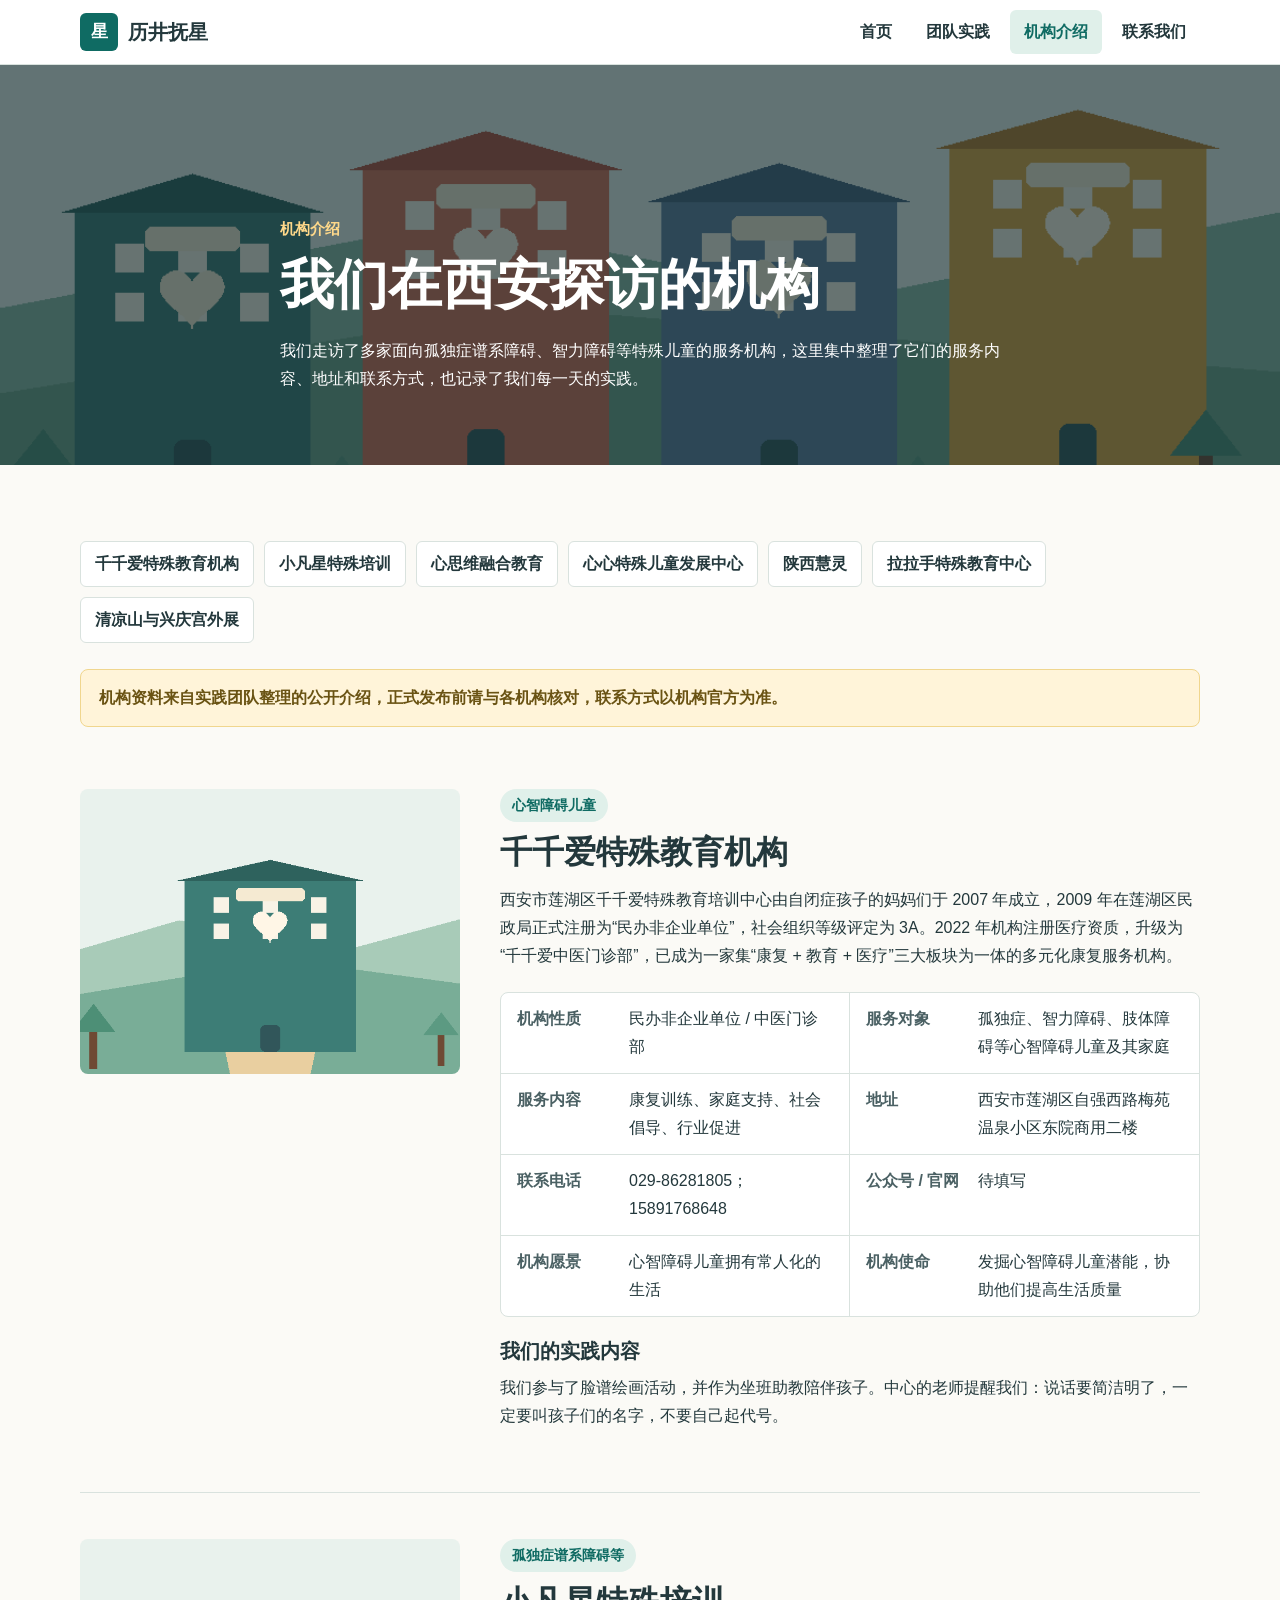
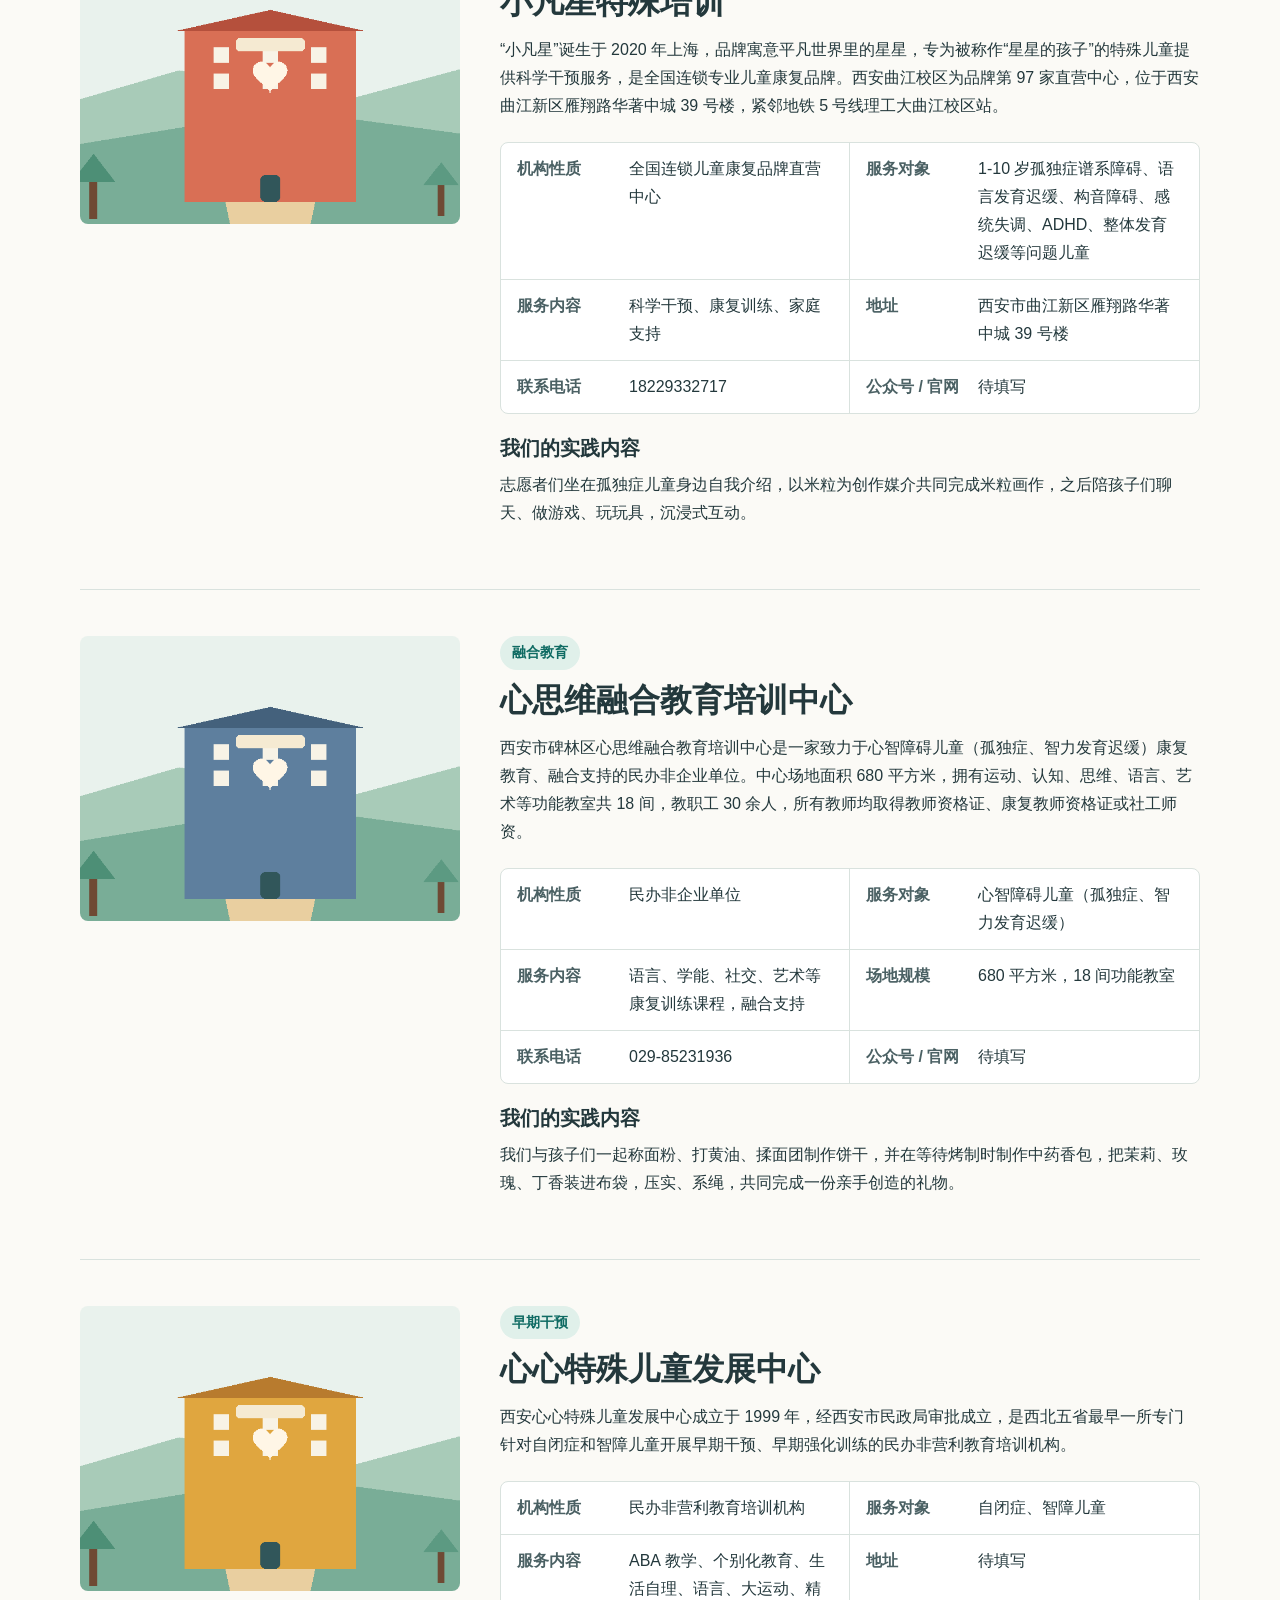
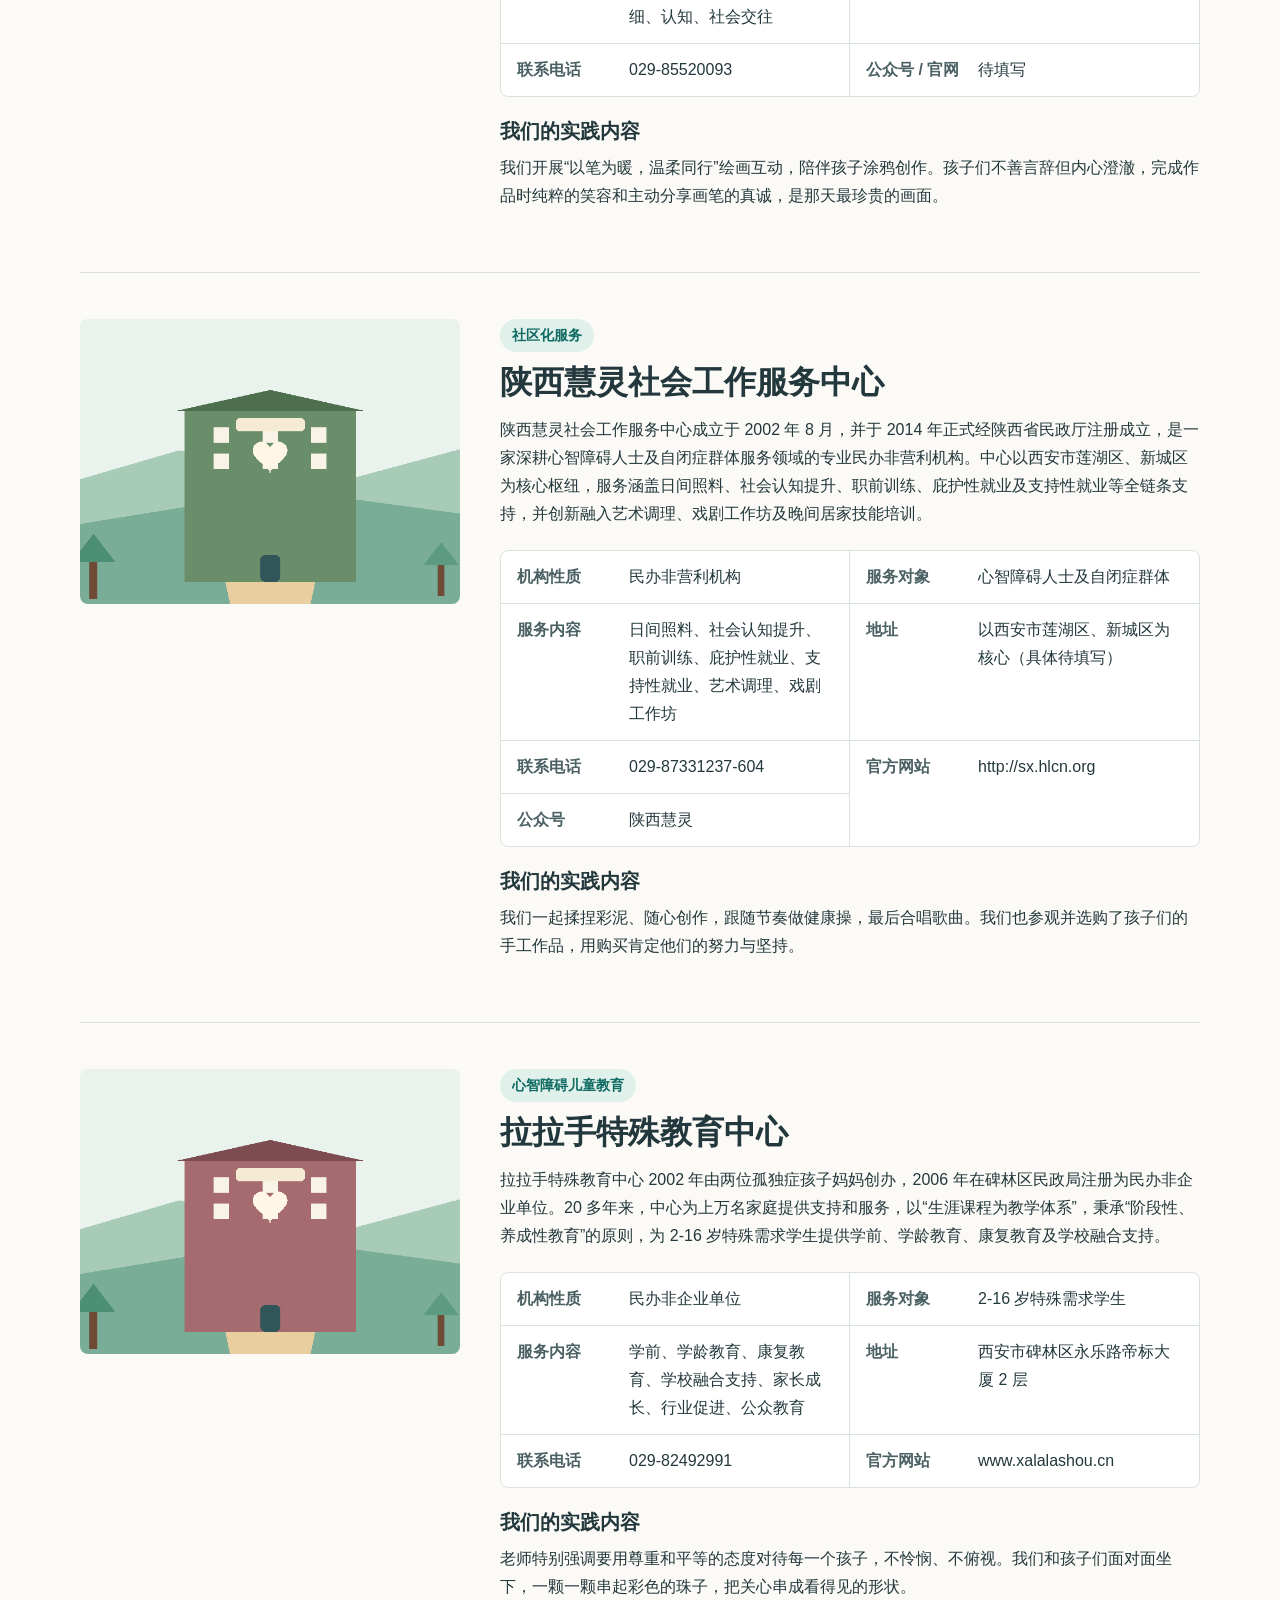
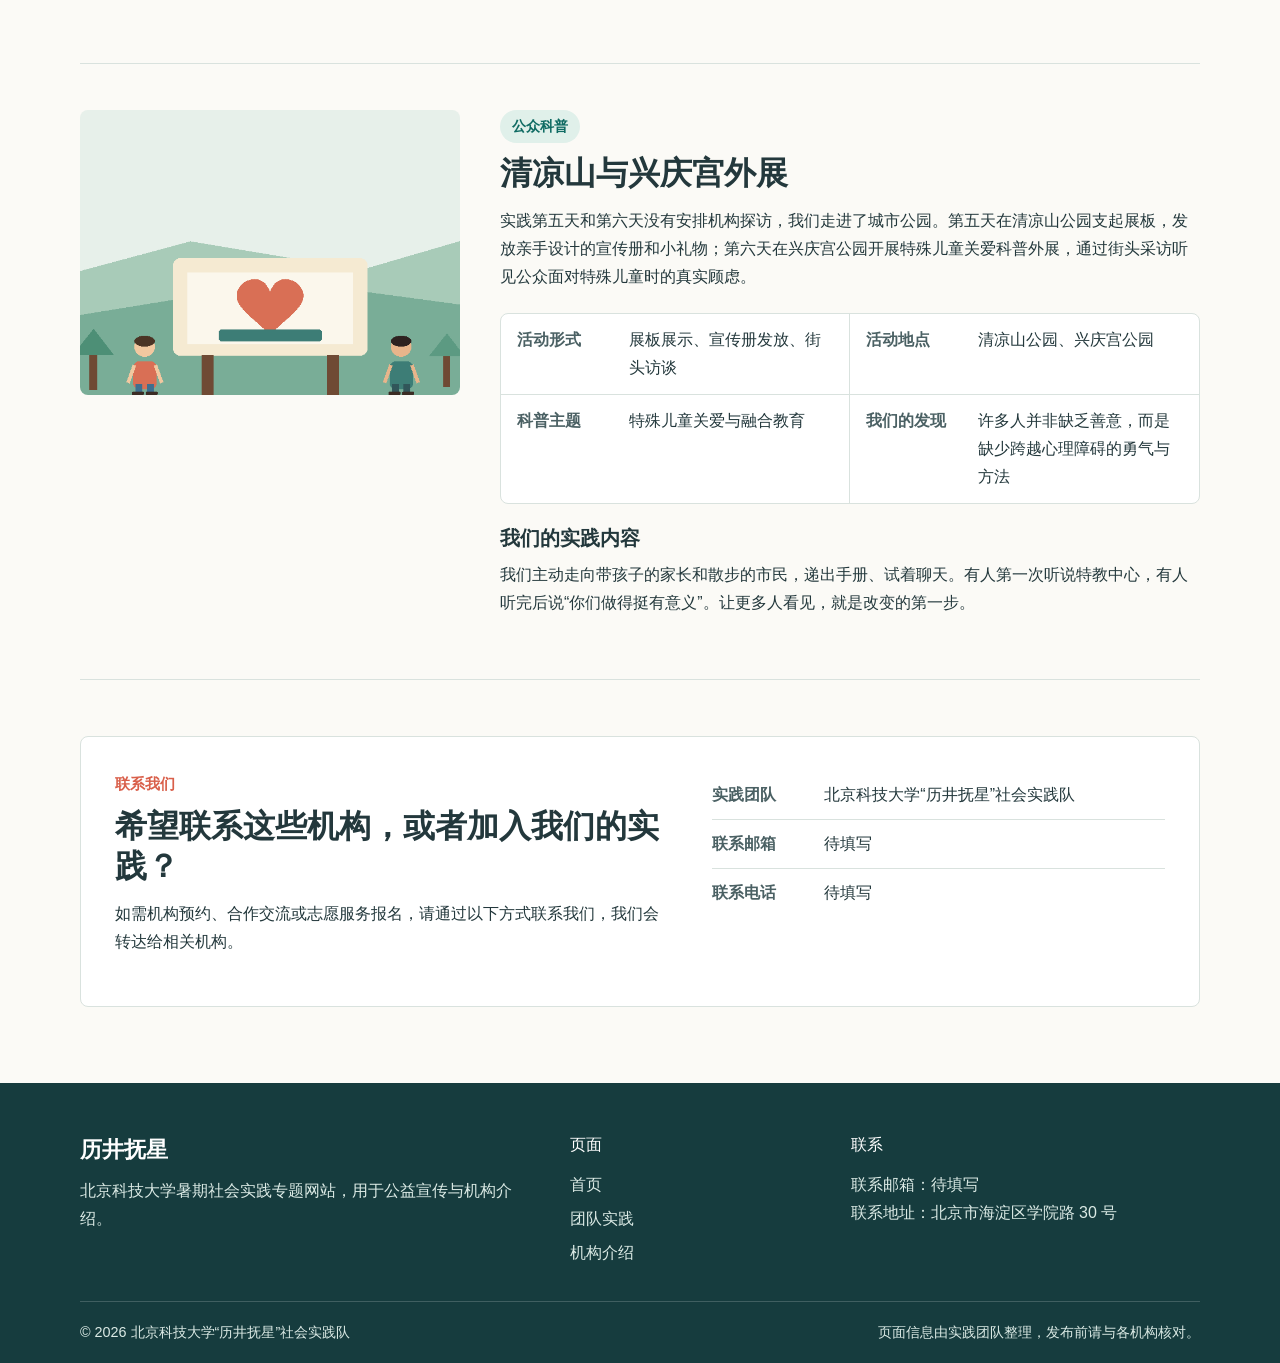
==== institutions.html @ a7dca343 "Initial website" ====
<!doctype html>
<html lang="zh-CN">
<head>
  <meta charset="utf-8">
  <meta name="viewport" content="width=device-width, initial-scale=1">
  <meta name="description" content="北京科技大学“历井抚星”社会实践队探访的西安特殊儿童机构介绍。">
  <title>机构介绍 · 历井抚星</title>
  <link rel="stylesheet" href="assets/css/style.css">
</head>
<body>
  <a class="skip-link" href="#main">跳到主要内容</a>

  <header class="site-header">
    <div class="container header-inner">
      <a class="brand" href="index.html">
        <span class="brand-mark">星</span>
        <span>历井抚星</span>
      </a>
      <nav aria-label="主导航">
        <ul class="nav-list">
          <li><a href="index.html">首页</a></li>
          <li><a href="team.html">团队实践</a></li>
          <li><a class="active" href="institutions.html">机构介绍</a></li>
          <li><a href="#contact">联系我们</a></li>
        </ul>
      </nav>
    </div>
  </header>

  <main id="main">
    <section class="page-hero page-hero-short">
      <img class="page-hero-image" src="assets/img/institutions.png" alt="一排不同颜色的机构建筑插画">
      <div class="page-hero-shade" aria-hidden="true"></div>
      <div class="container page-hero-content">
        <p class="eyebrow">机构介绍</p>
        <h1>我们在西安探访的机构</h1>
        <p>我们走访了多家面向孤独症谱系障碍、智力障碍等特殊儿童的服务机构，这里集中整理了它们的服务内容、地址和联系方式，也记录了我们每一天的实践。</p>
      </div>
    </section>

    <section class="section">
      <div class="container">
        <nav class="jump-nav" aria-label="机构目录">
          <a href="#institution-1">千千爱特殊教育机构</a>
          <a href="#institution-2">小凡星特殊培训</a>
          <a href="#institution-3">心思维融合教育</a>
          <a href="#institution-4">心心特殊儿童发展中心</a>
          <a href="#institution-5">陕西慧灵</a>
          <a href="#institution-6">拉拉手特殊教育中心</a>
          <a href="#institution-7">清凉山与兴庆宫外展</a>
        </nav>

        <p class="data-note">机构资料来自实践团队整理的公开介绍，正式发布前请与各机构核对，联系方式以机构官方为准。</p>

        <article class="institution" id="institution-1">
          <div class="institution-photo">
            <img src="assets/img/institution-1.png" alt="千千爱特殊教育机构建筑插画">
          </div>
          <div class="institution-body">
            <p class="institution-tag">心智障碍儿童</p>
            <h2>千千爱特殊教育机构</h2>
            <p>西安市莲湖区千千爱特殊教育培训中心由自闭症孩子的妈妈们于 2007 年成立，2009 年在莲湖区民政局正式注册为“民办非企业单位”，社会组织等级评定为 3A。2022 年机构注册医疗资质，升级为“千千爱中医门诊部”，已成为一家集“康复 + 教育 + 医疗”三大板块为一体的多元化康复服务机构。</p>
            <dl class="info-list">
              <div>
                <dt>机构性质</dt>
                <dd>民办非企业单位 / 中医门诊部</dd>
              </div>
              <div>
                <dt>服务对象</dt>
                <dd>孤独症、智力障碍、肢体障碍等心智障碍儿童及其家庭</dd>
              </div>
              <div>
                <dt>服务内容</dt>
                <dd>康复训练、家庭支持、社会倡导、行业促进</dd>
              </div>
              <div>
                <dt>地址</dt>
                <dd>西安市莲湖区自强西路梅苑温泉小区东院商用二楼</dd>
              </div>
              <div>
                <dt>联系电话</dt>
                <dd>029-86281805；15891768648</dd>
              </div>
              <div>
                <dt>公众号 / 官网</dt>
                <dd>待填写</dd>
              </div>
              <div>
                <dt>机构愿景</dt>
                <dd>心智障碍儿童拥有常人化的生活</dd>
              </div>
              <div>
                <dt>机构使命</dt>
                <dd>发掘心智障碍儿童潜能，协助他们提高生活质量</dd>
              </div>
            </dl>
            <h3>我们的实践内容</h3>
            <p>我们参与了脸谱绘画活动，并作为坐班助教陪伴孩子。中心的老师提醒我们：说话要简洁明了，一定要叫孩子们的名字，不要自己起代号。</p>
          </div>
        </article>

        <article class="institution" id="institution-2">
          <div class="institution-photo">
            <img src="assets/img/institution-2.png" alt="小凡星特殊培训建筑插画">
          </div>
          <div class="institution-body">
            <p class="institution-tag">孤独症谱系障碍等</p>
            <h2>小凡星特殊培训</h2>
            <p>“小凡星”诞生于 2020 年上海，品牌寓意平凡世界里的星星，专为被称作“星星的孩子”的特殊儿童提供科学干预服务，是全国连锁专业儿童康复品牌。西安曲江校区为品牌第 97 家直营中心，位于西安曲江新区雁翔路华著中城 39 号楼，紧邻地铁 5 号线理工大曲江校区站。</p>
            <dl class="info-list">
              <div>
                <dt>机构性质</dt>
                <dd>全国连锁儿童康复品牌直营中心</dd>
              </div>
              <div>
                <dt>服务对象</dt>
                <dd>1-10 岁孤独症谱系障碍、语言发育迟缓、构音障碍、感统失调、ADHD、整体发育迟缓等问题儿童</dd>
              </div>
              <div>
                <dt>服务内容</dt>
                <dd>科学干预、康复训练、家庭支持</dd>
              </div>
              <div>
                <dt>地址</dt>
                <dd>西安市曲江新区雁翔路华著中城 39 号楼</dd>
              </div>
              <div>
                <dt>联系电话</dt>
                <dd>18229332717</dd>
              </div>
              <div>
                <dt>公众号 / 官网</dt>
                <dd>待填写</dd>
              </div>
            </dl>
            <h3>我们的实践内容</h3>
            <p>志愿者们坐在孤独症儿童身边自我介绍，以米粒为创作媒介共同完成米粒画作，之后陪孩子们聊天、做游戏、玩玩具，沉浸式互动。</p>
          </div>
        </article>

        <article class="institution" id="institution-3">
          <div class="institution-photo">
            <img src="assets/img/institution-3.png" alt="心思维融合教育培训中心建筑插画">
          </div>
          <div class="institution-body">
            <p class="institution-tag">融合教育</p>
            <h2>心思维融合教育培训中心</h2>
            <p>西安市碑林区心思维融合教育培训中心是一家致力于心智障碍儿童（孤独症、智力发育迟缓）康复教育、融合支持的民办非企业单位。中心场地面积 680 平方米，拥有运动、认知、思维、语言、艺术等功能教室共 18 间，教职工 30 余人，所有教师均取得教师资格证、康复教师资格证或社工师资。</p>
            <dl class="info-list">
              <div>
                <dt>机构性质</dt>
                <dd>民办非企业单位</dd>
              </div>
              <div>
                <dt>服务对象</dt>
                <dd>心智障碍儿童（孤独症、智力发育迟缓）</dd>
              </div>
              <div>
                <dt>服务内容</dt>
                <dd>语言、学能、社交、艺术等康复训练课程，融合支持</dd>
              </div>
              <div>
                <dt>场地规模</dt>
                <dd>680 平方米，18 间功能教室</dd>
              </div>
              <div>
                <dt>联系电话</dt>
                <dd>029-85231936</dd>
              </div>
              <div>
                <dt>公众号 / 官网</dt>
                <dd>待填写</dd>
              </div>
            </dl>
            <h3>我们的实践内容</h3>
            <p>我们与孩子们一起称面粉、打黄油、揉面团制作饼干，并在等待烤制时制作中药香包，把茉莉、玫瑰、丁香装进布袋，压实、系绳，共同完成一份亲手创造的礼物。</p>
          </div>
        </article>

        <article class="institution" id="institution-4">
          <div class="institution-photo">
            <img src="assets/img/institution-4.png" alt="心心特殊儿童发展中心建筑插画">
          </div>
          <div class="institution-body">
            <p class="institution-tag">早期干预</p>
            <h2>心心特殊儿童发展中心</h2>
            <p>西安心心特殊儿童发展中心成立于 1999 年，经西安市民政局审批成立，是西北五省最早一所专门针对自闭症和智障儿童开展早期干预、早期强化训练的民办非营利教育培训机构。</p>
            <dl class="info-list">
              <div>
                <dt>机构性质</dt>
                <dd>民办非营利教育培训机构</dd>
              </div>
              <div>
                <dt>服务对象</dt>
                <dd>自闭症、智障儿童</dd>
              </div>
              <div>
                <dt>服务内容</dt>
                <dd>ABA 教学、个别化教育、生活自理、语言、大运动、精细、认知、社会交往</dd>
              </div>
              <div>
                <dt>地址</dt>
                <dd>待填写</dd>
              </div>
              <div>
                <dt>联系电话</dt>
                <dd>029-85520093</dd>
              </div>
              <div>
                <dt>公众号 / 官网</dt>
                <dd>待填写</dd>
              </div>
            </dl>
            <h3>我们的实践内容</h3>
            <p>我们开展“以笔为暖，温柔同行”绘画互动，陪伴孩子涂鸦创作。孩子们不善言辞但内心澄澈，完成作品时纯粹的笑容和主动分享画笔的真诚，是那天最珍贵的画面。</p>
          </div>
        </article>

        <article class="institution" id="institution-5">
          <div class="institution-photo">
            <img src="assets/img/institution-5.png" alt="陕西慧灵社会工作服务中心建筑插画">
          </div>
          <div class="institution-body">
            <p class="institution-tag">社区化服务</p>
            <h2>陕西慧灵社会工作服务中心</h2>
            <p>陕西慧灵社会工作服务中心成立于 2002 年 8 月，并于 2014 年正式经陕西省民政厅注册成立，是一家深耕心智障碍人士及自闭症群体服务领域的专业民办非营利机构。中心以西安市莲湖区、新城区为核心枢纽，服务涵盖日间照料、社会认知提升、职前训练、庇护性就业及支持性就业等全链条支持，并创新融入艺术调理、戏剧工作坊及晚间居家技能培训。</p>
            <dl class="info-list">
              <div>
                <dt>机构性质</dt>
                <dd>民办非营利机构</dd>
              </div>
              <div>
                <dt>服务对象</dt>
                <dd>心智障碍人士及自闭症群体</dd>
              </div>
              <div>
                <dt>服务内容</dt>
                <dd>日间照料、社会认知提升、职前训练、庇护性就业、支持性就业、艺术调理、戏剧工作坊</dd>
              </div>
              <div>
                <dt>地址</dt>
                <dd>以西安市莲湖区、新城区为核心（具体待填写）</dd>
              </div>
              <div>
                <dt>联系电话</dt>
                <dd>029-87331237-604</dd>
              </div>
              <div>
                <dt>官方网站</dt>
                <dd>http://sx.hlcn.org</dd>
              </div>
              <div>
                <dt>公众号</dt>
                <dd>陕西慧灵</dd>
              </div>
            </dl>
            <h3>我们的实践内容</h3>
            <p>我们一起揉捏彩泥、随心创作，跟随节奏做健康操，最后合唱歌曲。我们也参观并选购了孩子们的手工作品，用购买肯定他们的努力与坚持。</p>
          </div>
        </article>

        <article class="institution" id="institution-6">
          <div class="institution-photo">
            <img src="assets/img/institution-6.png" alt="拉拉手特殊教育中心建筑插画">
          </div>
          <div class="institution-body">
            <p class="institution-tag">心智障碍儿童教育</p>
            <h2>拉拉手特殊教育中心</h2>
            <p>拉拉手特殊教育中心 2002 年由两位孤独症孩子妈妈创办，2006 年在碑林区民政局注册为民办非企业单位。20 多年来，中心为上万名家庭提供支持和服务，以“生涯课程为教学体系”，秉承“阶段性、养成性教育”的原则，为 2-16 岁特殊需求学生提供学前、学龄教育、康复教育及学校融合支持。</p>
            <dl class="info-list">
              <div>
                <dt>机构性质</dt>
                <dd>民办非企业单位</dd>
              </div>
              <div>
                <dt>服务对象</dt>
                <dd>2-16 岁特殊需求学生</dd>
              </div>
              <div>
                <dt>服务内容</dt>
                <dd>学前、学龄教育、康复教育、学校融合支持、家长成长、行业促进、公众教育</dd>
              </div>
              <div>
                <dt>地址</dt>
                <dd>西安市碑林区永乐路帝标大厦 2 层</dd>
              </div>
              <div>
                <dt>联系电话</dt>
                <dd>029-82492991</dd>
              </div>
              <div>
                <dt>官方网站</dt>
                <dd>www.xalalashou.cn</dd>
              </div>
            </dl>
            <h3>我们的实践内容</h3>
            <p>老师特别强调要用尊重和平等的态度对待每一个孩子，不怜悯、不俯视。我们和孩子们面对面坐下，一颗一颗串起彩色的珠子，把关心串成看得见的形状。</p>
          </div>
        </article>

        <article class="institution" id="institution-7">
          <div class="institution-photo">
            <img src="assets/img/outreach-1.png" alt="清凉山与兴庆宫外展宣传场景插画">
          </div>
          <div class="institution-body">
            <p class="institution-tag">公众科普</p>
            <h2>清凉山与兴庆宫外展</h2>
            <p>实践第五天和第六天没有安排机构探访，我们走进了城市公园。第五天在清凉山公园支起展板，发放亲手设计的宣传册和小礼物；第六天在兴庆宫公园开展特殊儿童关爱科普外展，通过街头采访听见公众面对特殊儿童时的真实顾虑。</p>
            <dl class="info-list">
              <div>
                <dt>活动形式</dt>
                <dd>展板展示、宣传册发放、街头访谈</dd>
              </div>
              <div>
                <dt>活动地点</dt>
                <dd>清凉山公园、兴庆宫公园</dd>
              </div>
              <div>
                <dt>科普主题</dt>
                <dd>特殊儿童关爱与融合教育</dd>
              </div>
              <div>
                <dt>我们的发现</dt>
                <dd>许多人并非缺乏善意，而是缺少跨越心理障碍的勇气与方法</dd>
              </div>
            </dl>
            <h3>我们的实践内容</h3>
            <p>我们主动走向带孩子的家长和散步的市民，递出手册、试着聊天。有人第一次听说特教中心，有人听完后说“你们做得挺有意义”。让更多人看见，就是改变的第一步。</p>
          </div>
        </article>

        <section class="contact-block" id="contact">
          <div>
            <p class="eyebrow">联系我们</p>
            <h2>希望联系这些机构，或者加入我们的实践？</h2>
            <p>如需机构预约、合作交流或志愿服务报名，请通过以下方式联系我们，我们会转达给相关机构。</p>
          </div>
          <dl class="contact-list">
            <div>
              <dt>实践团队</dt>
              <dd>北京科技大学“历井抚星”社会实践队</dd>
            </div>
            <div>
              <dt>联系邮箱</dt>
              <dd>待填写</dd>
            </div>
            <div>
              <dt>联系电话</dt>
              <dd>待填写</dd>
            </div>
          </dl>
        </section>
      </div>
    </section>
  </main>

  <footer class="site-footer">
    <div class="container footer-grid">
      <div>
        <p class="footer-brand">历井抚星</p>
        <p>北京科技大学暑期社会实践专题网站，用于公益宣传与机构介绍。</p>
      </div>
      <div>
        <p class="footer-title">页面</p>
        <ul>
          <li><a href="index.html">首页</a></li>
          <li><a href="team.html">团队实践</a></li>
          <li><a href="institutions.html">机构介绍</a></li>
        </ul>
      </div>
      <div>
        <p class="footer-title">联系</p>
        <address>联系邮箱：待填写<br>联系地址：北京市海淀区学院路 30 号</address>
      </div>
    </div>
    <div class="container footer-bottom">
      <p>© 2026 北京科技大学“历井抚星”社会实践队</p>
      <p>页面信息由实践团队整理，发布前请与各机构核对。</p>
    </div>
  </footer>
</body>
</html>
---- assets/css/style.css ----
:root {
  --ink: #23383c;
  --ink-soft: #4b6164;
  --teal: #0f6b63;
  --teal-dark: #0a524d;
  --teal-soft: #e0f0ea;
  --coral: #d95f4a;
  --sun: #f2b544;
  --paper: #fbfaf6;
  --white: #ffffff;
  --line: #d9e2de;
  --shadow: 0 10px 24px rgba(35, 56, 60, 0.08);
}

* {
  box-sizing: border-box;
}

html {
  scroll-behavior: smooth;
  scroll-padding-top: 84px;
}

body {
  margin: 0;
  color: var(--ink);
  background: var(--paper);
  font-family: "Microsoft YaHei", "PingFang SC", "Noto Sans CJK SC", "Hiragino Sans GB", Arial, sans-serif;
  font-size: 16px;
  line-height: 1.75;
  letter-spacing: 0;
}

img {
  display: block;
  max-width: 100%;
}

a {
  color: inherit;
}

ul,
ol {
  margin: 0;
  padding: 0;
}

h1,
h2,
h3,
p,
blockquote {
  margin-top: 0;
}

h1,
h2,
h3 {
  line-height: 1.25;
  letter-spacing: 0;
}

h1 {
  font-size: 3.4rem;
  margin-bottom: 18px;
}

h2 {
  font-size: 2rem;
  margin-bottom: 14px;
}

h3 {
  font-size: 1.25rem;
  margin-bottom: 10px;
}

.container {
  width: min(1120px, 100% - 48px);
  margin-inline: auto;
}

.skip-link {
  position: fixed;
  top: 12px;
  left: 12px;
  z-index: 100;
  padding: 10px 16px;
  background: var(--teal);
  color: var(--white);
  border-radius: 6px;
  transform: translateY(-160%);
  transition: transform 0.2s ease;
}

.skip-link:focus {
  transform: translateY(0);
}

.site-header {
  position: sticky;
  top: 0;
  z-index: 20;
  background: rgba(255, 255, 255, 0.96);
  border-bottom: 1px solid var(--line);
}

.header-inner {
  display: flex;
  align-items: center;
  justify-content: space-between;
  gap: 20px;
  min-height: 64px;
  padding-block: 10px;
}

.brand {
  display: inline-flex;
  align-items: center;
  gap: 10px;
  font-size: 1.25rem;
  font-weight: 800;
  text-decoration: none;
}

.brand-mark {
  display: grid;
  place-items: center;
  width: 38px;
  height: 38px;
  background: var(--teal);
  color: var(--white);
  border-radius: 6px;
  font-size: 1.05rem;
}

.nav-list {
  display: flex;
  align-items: center;
  gap: 6px;
  list-style: none;
}

.nav-list a {
  display: inline-block;
  padding: 8px 14px;
  border-radius: 6px;
  font-weight: 700;
  text-decoration: none;
}

.nav-list a:hover,
.nav-list a:focus-visible {
  background: var(--teal-soft);
}

.nav-list .active {
  background: var(--teal-soft);
  color: var(--teal);
}

.hero,
.page-hero {
  position: relative;
  display: flex;
  align-items: flex-end;
  overflow: hidden;
  color: var(--white);
}

.hero {
  min-height: 78vh;
}

.page-hero {
  min-height: 440px;
}

.page-hero-short {
  min-height: 400px;
}

.hero-image,
.page-hero-image {
  position: absolute;
  inset: 0;
  width: 100%;
  height: 100%;
  object-fit: cover;
}

.hero-shade,
.page-hero-shade {
  position: absolute;
  inset: 0;
  background: rgba(15, 38, 42, 0.62);
}

.hero-content,
.page-hero-content {
  position: relative;
  z-index: 1;
  padding-block: 72px 56px;
}

.hero-content {
  max-width: 760px;
}

.page-hero-content {
  max-width: 720px;
}

.eyebrow {
  margin-bottom: 8px;
  color: var(--coral);
  font-size: 0.95rem;
  font-weight: 800;
}

.hero .eyebrow,
.page-hero .eyebrow {
  color: #ffd98a;
}

.hero-lead {
  max-width: 620px;
  margin-bottom: 28px;
  font-size: 1.15rem;
}

.hero-actions {
  display: flex;
  flex-wrap: wrap;
  gap: 12px;
}

.button {
  display: inline-flex;
  align-items: center;
  justify-content: center;
  min-height: 46px;
  padding: 0 22px;
  border: 2px solid transparent;
  border-radius: 6px;
  font-weight: 800;
  text-decoration: none;
}

.button:hover,
.button:focus-visible {
  transform: translateY(-1px);
}

.button-primary {
  background: var(--coral);
  color: var(--white);
}

.button-primary:hover,
.button-primary:focus-visible {
  background: #c8513e;
}

.button-light {
  background: var(--white);
  color: var(--teal-dark);
}

.button-light:hover,
.button-light:focus-visible {
  background: #f0f7f4;
}

.button-small {
  min-height: 40px;
  padding: 0 16px;
  font-size: 0.95rem;
}

.section {
  padding-block: 76px;
}

.section-muted {
  background: #eef4f0;
}

.intro-grid,
.team-profile,
.team-note,
.contact-block {
  display: grid;
  grid-template-columns: 1.1fr 0.9fr;
  gap: 44px;
  align-items: start;
}

.intro-list h3,
.footer-title {
  margin-bottom: 12px;
  font-size: 1rem;
}

.intro-list ul {
  padding-left: 20px;
}

.section-heading {
  display: flex;
  align-items: flex-end;
  justify-content: space-between;
  gap: 20px;
  margin-bottom: 28px;
}

.text-link {
  padding-bottom: 4px;
  border-bottom: 2px solid var(--coral);
  font-weight: 800;
  text-decoration: none;
}

.text-link:hover,
.text-link:focus-visible {
  color: var(--coral);
}

.card-grid {
  display: grid;
  grid-template-columns: repeat(auto-fit, minmax(250px, 1fr));
  gap: 22px;
}

.card {
  display: flex;
  flex-direction: column;
  background: var(--white);
  border: 1px solid var(--line);
  border-radius: 8px;
  overflow: hidden;
  box-shadow: var(--shadow);
}

.card img {
  aspect-ratio: 16 / 10;
  width: 100%;
  object-fit: cover;
}

.card-body {
  display: flex;
  flex-direction: column;
  flex: 1;
  gap: 10px;
  padding: 22px;
}

.card-body p {
  margin-bottom: 8px;
  color: var(--ink-soft);
}

.card-body .button {
  align-self: flex-start;
  margin-top: auto;
}

.band {
  background: var(--teal);
  color: var(--white);
}

.band-inner {
  display: grid;
  grid-template-columns: 1fr 1fr;
  gap: 34px 48px;
  align-items: center;
}

.band .eyebrow {
  color: #ffd98a;
}

.band .button-light {
  grid-column: 1 / -1;
  justify-self: start;
}

.topic-list {
  display: flex;
  flex-wrap: wrap;
  gap: 10px;
  list-style: none;
}

.topic-list li {
  padding: 8px 14px;
  border: 1px solid rgba(255, 255, 255, 0.5);
  border-radius: 999px;
  font-weight: 700;
}

.profile-list {
  display: grid;
  gap: 0;
  margin: 0;
  border: 1px solid var(--line);
  border-radius: 8px;
  background: var(--white);
}

.profile-list > div {
  display: grid;
  grid-template-columns: 110px 1fr;
  gap: 14px;
  padding: 14px 18px;
  border-bottom: 1px solid var(--line);
}

.profile-list > div:last-child {
  border-bottom: 0;
}

.profile-list dt,
.info-list dt,
.contact-list dt {
  color: var(--ink-soft);
  font-weight: 700;
}

.profile-list dd,
.info-list dd,
.contact-list dd {
  margin: 0;
}

.timeline {
  display: grid;
  gap: 28px;
  max-width: 780px;
  padding-left: 26px;
  border-left: 3px solid #b9d8cc;
  list-style: none;
}

.timeline li {
  position: relative;
}

.timeline li::before {
  content: "";
  position: absolute;
  top: 8px;
  left: -33px;
  width: 13px;
  height: 13px;
  background: var(--coral);
  border: 3px solid var(--paper);
  border-radius: 50%;
}

.timeline-meta {
  margin-bottom: 6px;
  color: var(--teal);
  font-weight: 800;
}

.timeline p {
  margin-bottom: 0;
  color: var(--ink-soft);
}

.day-log {
  display: grid;
  gap: 18px;
}

.day-detail {
  display: grid;
  grid-template-columns: 230px 1fr;
  gap: 26px;
  padding: 24px;
  background: var(--white);
  border: 1px solid var(--line);
  border-radius: 8px;
}

.day-detail-head h3 {
  margin: 0 0 6px;
}

.day-detail-head p {
  margin-bottom: 10px;
}

.day-detail-head .institution-tag {
  margin-bottom: 0;
}

.day-detail-body p {
  margin-bottom: 12px;
  color: var(--ink-soft);
}

.day-detail-body p:last-child {
  margin-bottom: 0;
}

.stats-grid {
  display: grid;
  grid-template-columns: repeat(4, 1fr);
  gap: 18px;
}

.stat {
  display: grid;
  gap: 2px;
  place-items: center;
  padding: 26px 16px;
  background: var(--white);
  border: 1px solid var(--line);
  border-radius: 8px;
  text-align: center;
}

.stat strong {
  color: var(--coral);
  font-size: 2.4rem;
  line-height: 1.1;
}

.stat span {
  color: var(--ink-soft);
  font-weight: 700;
}

.photo-grid {
  display: grid;
  grid-template-columns: repeat(3, 1fr);
  gap: 22px;
}

.photo-grid figure {
  margin: 0;
}

.photo-grid img {
  aspect-ratio: 4 / 3;
  width: 100%;
  object-fit: cover;
  border-radius: 8px;
}

.photo-grid figcaption {
  margin-top: 10px;
  font-weight: 700;
}

.team-note blockquote {
  margin: 22px 0 0;
  padding-left: 18px;
  border-left: 4px solid var(--coral);
  color: var(--ink-soft);
  font-size: 1.1rem;
}

.team-note blockquote span {
  display: block;
  margin-top: 8px;
  color: var(--teal);
  font-weight: 800;
}

.jump-nav {
  display: flex;
  flex-wrap: wrap;
  gap: 10px;
  margin-bottom: 26px;
}

.jump-nav a {
  padding: 8px 14px;
  background: var(--white);
  border: 1px solid var(--line);
  border-radius: 6px;
  font-weight: 700;
  text-decoration: none;
}

.jump-nav a:hover,
.jump-nav a:focus-visible {
  border-color: var(--teal);
  color: var(--teal);
}

.data-note {
  padding: 14px 18px;
  background: #fff4d9;
  border: 1px solid #f0d68e;
  border-radius: 8px;
  color: #6a5313;
  font-weight: 700;
}

.institution {
  display: grid;
  grid-template-columns: minmax(300px, 380px) 1fr;
  gap: 40px;
  padding-block: 46px;
  border-bottom: 1px solid var(--line);
  scroll-margin-top: 84px;
}

.institution-photo img {
  aspect-ratio: 4 / 3;
  width: 100%;
  object-fit: cover;
  border-radius: 8px;
}

.institution-tag {
  display: inline-block;
  margin-bottom: 10px;
  padding: 4px 12px;
  background: var(--teal-soft);
  color: var(--teal);
  border-radius: 999px;
  font-size: 0.9rem;
  font-weight: 800;
}

.info-list {
  display: grid;
  grid-template-columns: 1fr 1fr;
  gap: 0;
  margin: 22px 0;
  border: 1px solid var(--line);
  border-radius: 8px;
  background: var(--white);
}

.info-list > div {
  display: grid;
  grid-template-columns: 100px 1fr;
  gap: 12px;
  padding: 12px 16px;
  border-bottom: 1px solid var(--line);
}

.info-list > div:nth-child(odd) {
  border-right: 1px solid var(--line);
}

.info-list > div:nth-last-child(-n + 2) {
  border-bottom: 0;
}

.contact-block {
  margin-top: 56px;
  padding: 34px;
  background: var(--white);
  border: 1px solid var(--line);
  border-radius: 8px;
}

.contact-list {
  display: grid;
  gap: 0;
  margin: 0;
}

.contact-list > div {
  display: grid;
  grid-template-columns: 100px 1fr;
  gap: 12px;
  padding-block: 10px;
  border-bottom: 1px solid var(--line);
}

.contact-list > div:last-child {
  border-bottom: 0;
}

.site-footer {
  background: #163c3e;
  color: #dbeae5;
}

.footer-grid {
  display: grid;
  grid-template-columns: 1.3fr 0.7fr 1fr;
  gap: 36px;
  padding-block: 48px 34px;
}

.footer-brand {
  margin-bottom: 8px;
  color: var(--white);
  font-size: 1.35rem;
  font-weight: 800;
}

.footer-title {
  color: var(--white);
}

.footer-grid ul {
  display: grid;
  gap: 6px;
  list-style: none;
}

.footer-grid a {
  text-decoration: none;
}

.footer-grid a:hover,
.footer-grid a:focus-visible {
  color: var(--white);
  text-decoration: underline;
}

.footer-grid address {
  font-style: normal;
}

.footer-bottom {
  display: flex;
  flex-wrap: wrap;
  justify-content: space-between;
  gap: 8px;
  padding-block: 18px;
  border-top: 1px solid rgba(255, 255, 255, 0.18);
  font-size: 0.9rem;
}

.footer-bottom p {
  margin: 0;
}

@media (max-width: 860px) {
  .hero {
    min-height: 76vh;
  }

  .page-hero,
  .page-hero-short {
    min-height: 380px;
  }

  .section {
    padding-block: 56px;
  }

  .intro-grid,
  .team-profile,
  .team-note,
  .contact-block,
  .band-inner {
    grid-template-columns: 1fr;
    gap: 28px;
  }

  .stats-grid {
    grid-template-columns: 1fr 1fr;
  }

  .photo-grid {
    grid-template-columns: 1fr;
  }

  .day-detail {
    grid-template-columns: 1fr;
    gap: 16px;
  }

  .institution {
    grid-template-columns: 1fr;
    gap: 24px;
  }

  .footer-grid {
    grid-template-columns: 1fr 1fr;
  }
}

@media (max-width: 620px) {
  h1 {
    font-size: 2.35rem;
  }

  h2 {
    font-size: 1.65rem;
  }

  .header-inner {
    flex-direction: column;
    align-items: flex-start;
    gap: 8px;
  }

  .nav-list {
    flex-wrap: wrap;
  }

  .hero {
    min-height: 72vh;
  }

  .hero-content,
  .page-hero-content {
    padding-block: 44px 38px;
  }

  .hero-lead {
    font-size: 1.05rem;
  }

  .section-heading {
    flex-direction: column;
    align-items: flex-start;
  }

  .info-list {
    grid-template-columns: 1fr;
  }

  .info-list > div:nth-child(odd) {
    border-right: 0;
  }

  .info-list > div:nth-last-child(-n + 2) {
    border-bottom: 1px solid var(--line);
  }

  .info-list > div:last-child {
    border-bottom: 0;
  }

  .footer-grid {
    grid-template-columns: 1fr;
  }
}

@media (prefers-reduced-motion: reduce) {
  html {
    scroll-behavior: auto;
  }

  *,
  *::before,
  *::after {
    transition: none !important;
  }
}
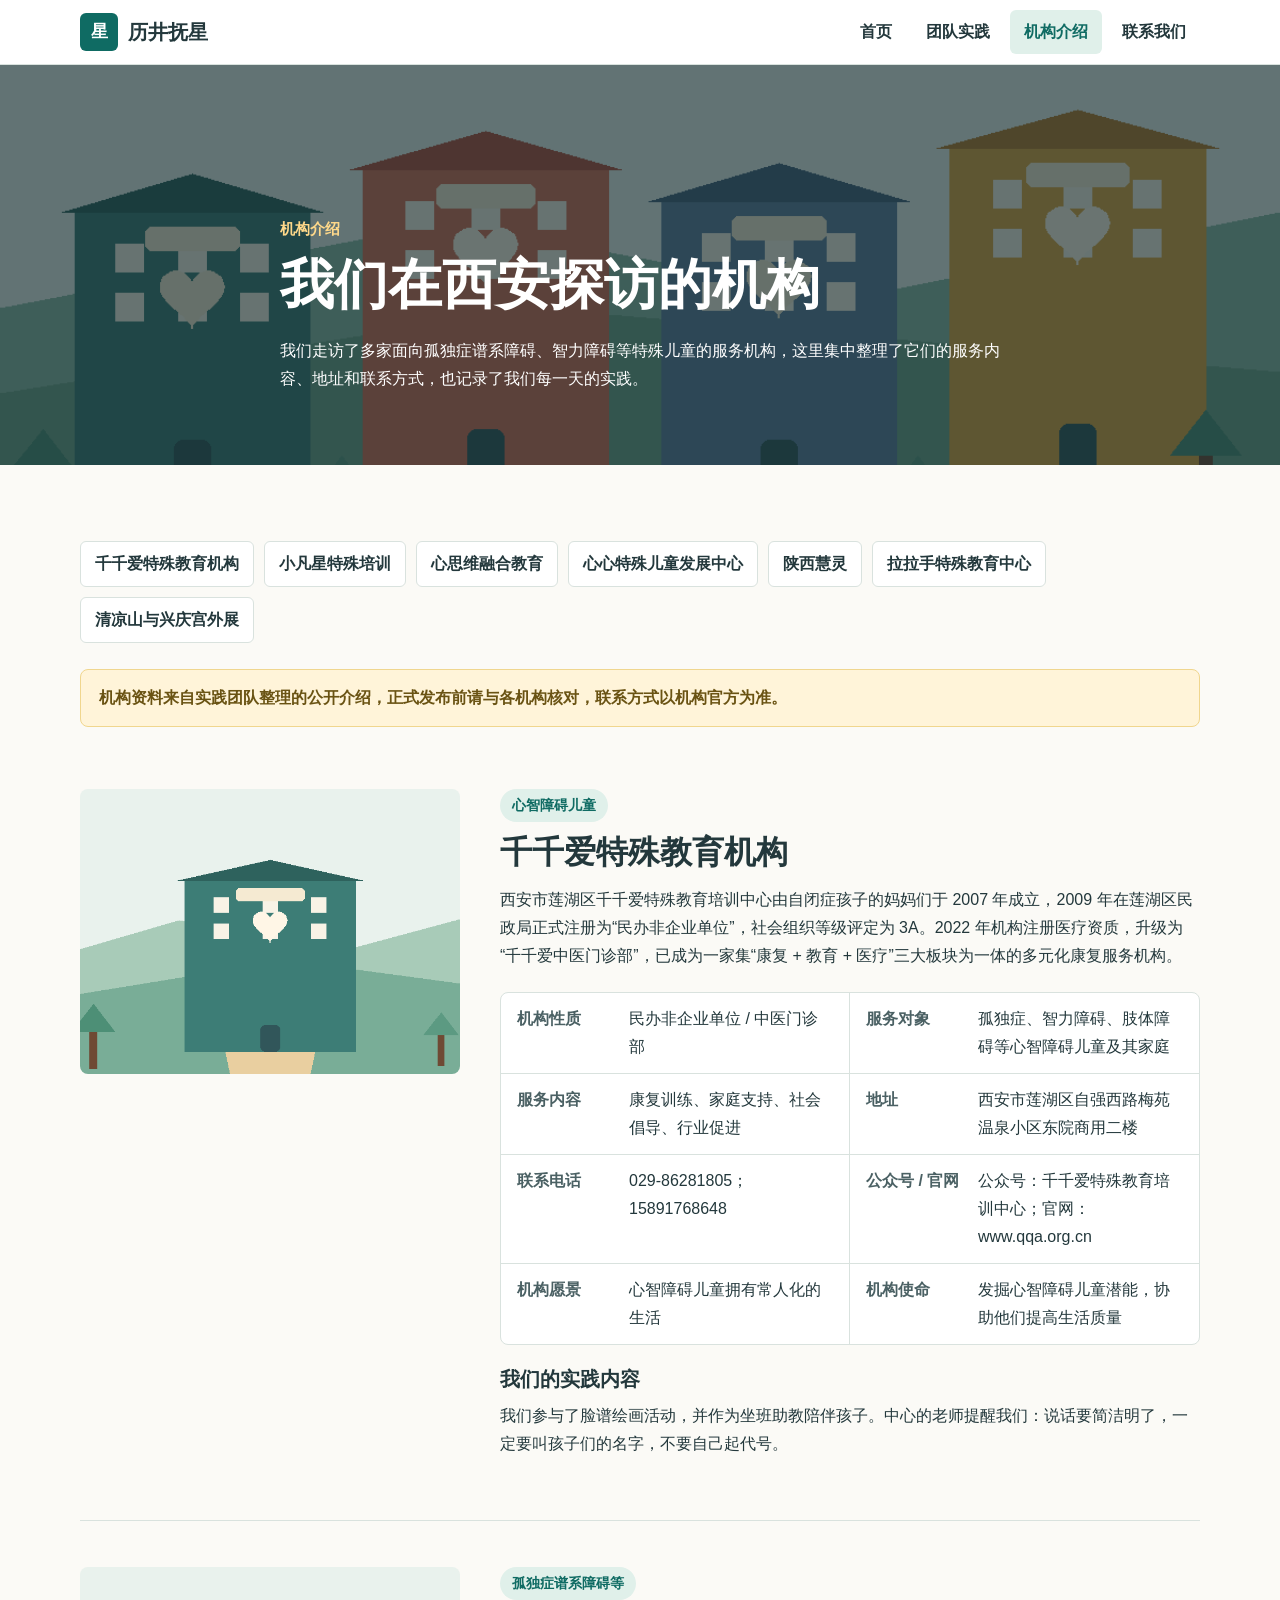
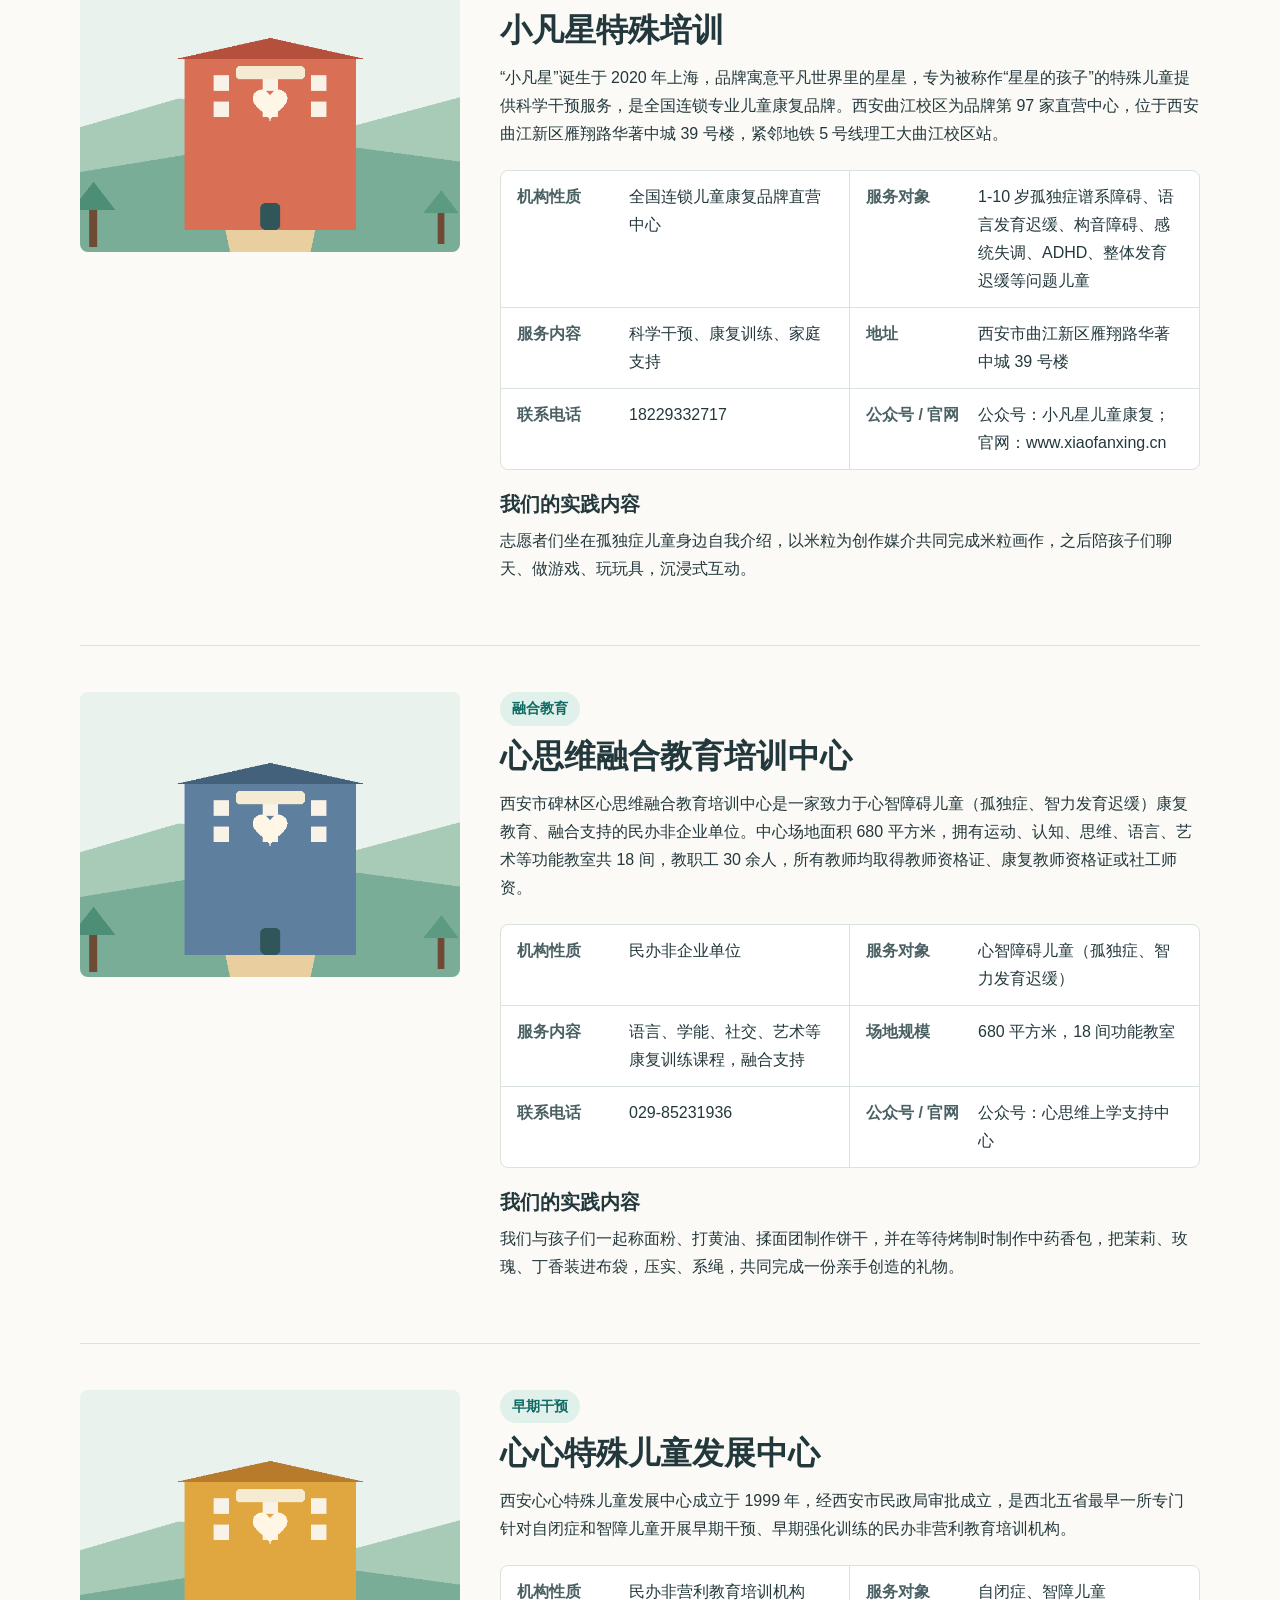
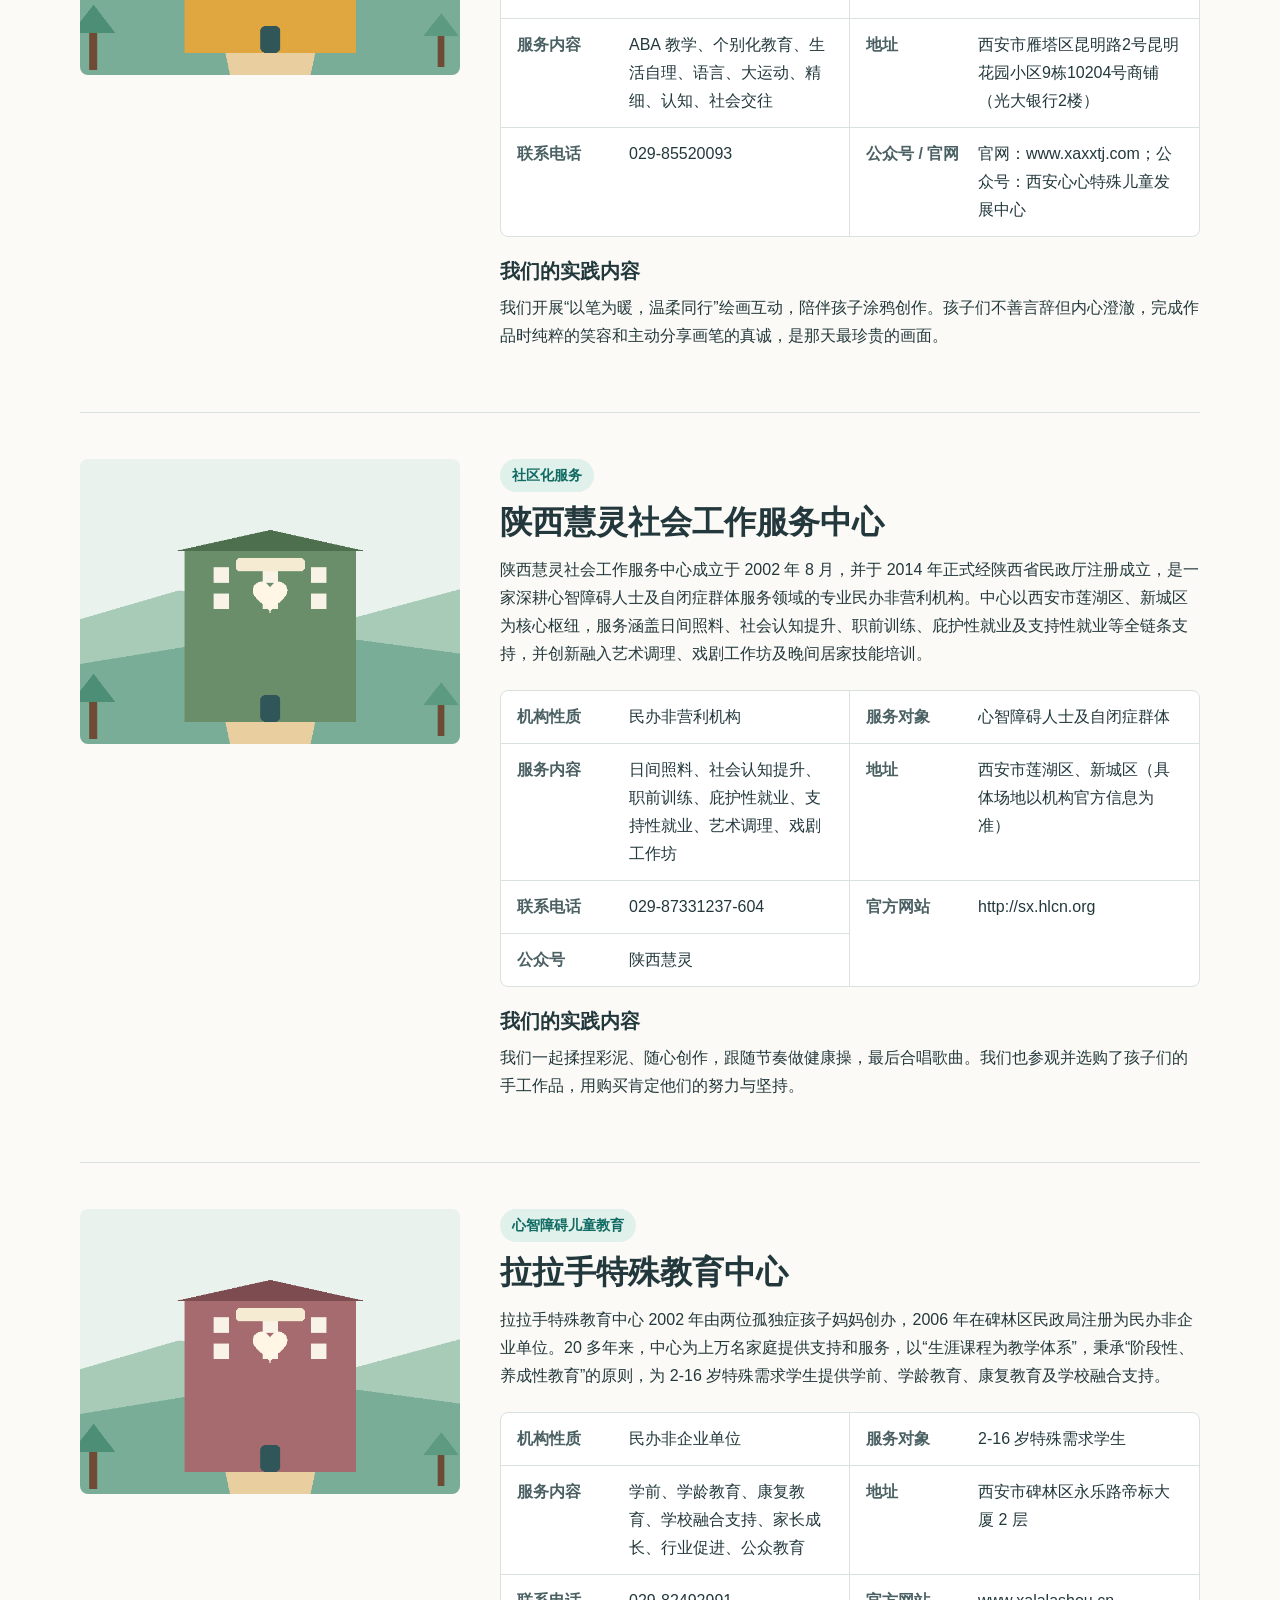
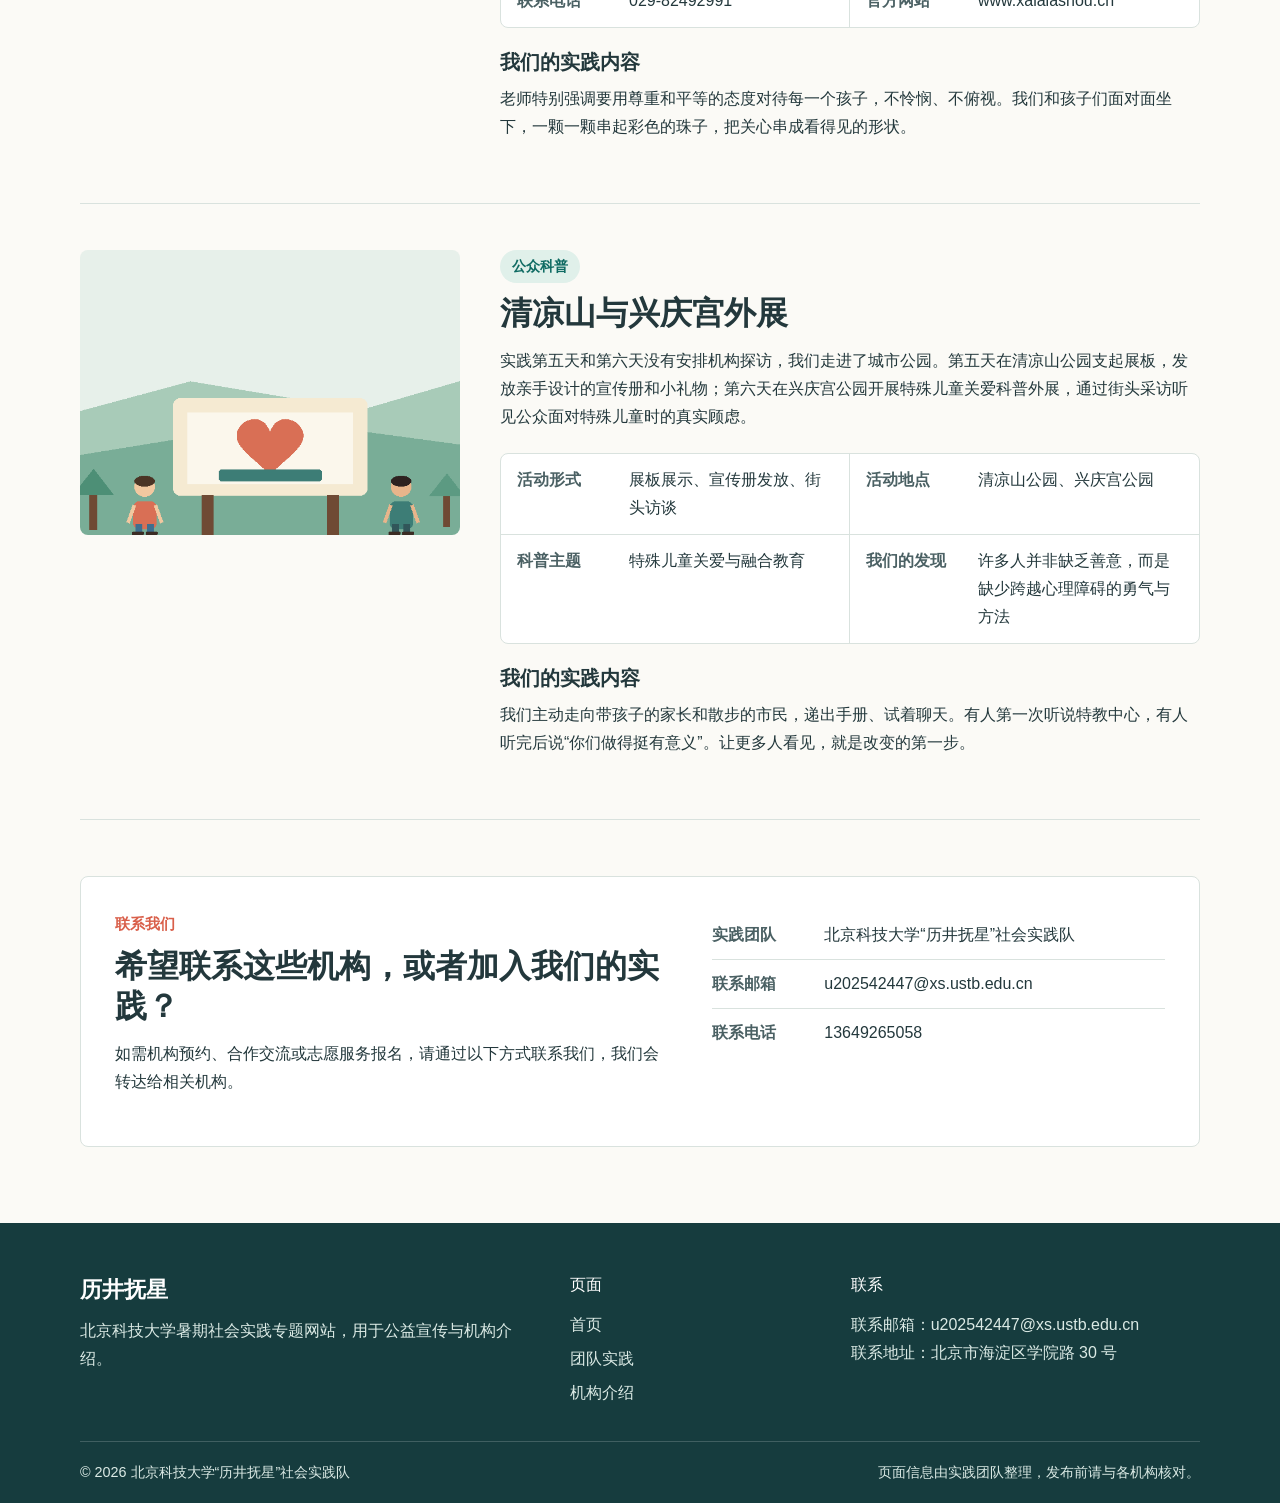
==== commit 5f5f3c49: "补全机构公开信息与联系方式,新增favicon与Open Graph标签" ====
--- a/institutions.html
+++ b/institutions.html
@@ -4,8 +4,13 @@
   <meta charset="utf-8">
   <meta name="viewport" content="width=device-width, initial-scale=1">
   <meta name="description" content="北京科技大学“历井抚星”社会实践队探访的西安特殊儿童机构介绍。">
+  <meta property="og:title" content="机构介绍 · 历井抚星">
+  <meta property="og:description" content="北京科技大学“历井抚星”社会实践队探访的西安特殊儿童机构介绍。">
+  <meta property="og:type" content="website">
+  <meta property="og:locale" content="zh_CN">
   <title>机构介绍 · 历井抚星</title>
   <link rel="stylesheet" href="assets/css/style.css">
+  <link rel="icon" href="assets/img/favicon.svg" type="image/svg+xml">
 </head>
 <body>
   <a class="skip-link" href="#main">跳到主要内容</a>
@@ -83,7 +88,7 @@
               </div>
               <div>
                 <dt>公众号 / 官网</dt>
-                <dd>待填写</dd>
+                <dd>公众号：千千爱特殊教育培训中心；官网：www.qqa.org.cn</dd>
               </div>
               <div>
                 <dt>机构愿景</dt>
@@ -130,7 +135,7 @@
               </div>
               <div>
                 <dt>公众号 / 官网</dt>
-                <dd>待填写</dd>
+                <dd>公众号：小凡星儿童康复；官网：www.xiaofanxing.cn</dd>
               </div>
             </dl>
             <h3>我们的实践内容</h3>
@@ -169,7 +174,7 @@
               </div>
               <div>
                 <dt>公众号 / 官网</dt>
-                <dd>待填写</dd>
+                <dd>公众号：心思维上学支持中心</dd>
               </div>
             </dl>
             <h3>我们的实践内容</h3>
@@ -200,7 +205,7 @@
               </div>
               <div>
                 <dt>地址</dt>
-                <dd>待填写</dd>
+                <dd>西安市雁塔区昆明路2号昆明花园小区9栋10204号商铺（光大银行2楼）</dd>
               </div>
               <div>
                 <dt>联系电话</dt>
@@ -208,7 +213,7 @@
               </div>
               <div>
                 <dt>公众号 / 官网</dt>
-                <dd>待填写</dd>
+                <dd>官网：www.xaxxtj.com；公众号：西安心心特殊儿童发展中心</dd>
               </div>
             </dl>
             <h3>我们的实践内容</h3>
@@ -239,7 +244,7 @@
               </div>
               <div>
                 <dt>地址</dt>
-                <dd>以西安市莲湖区、新城区为核心（具体待填写）</dd>
+                <dd>西安市莲湖区、新城区（具体场地以机构官方信息为准）</dd>
               </div>
               <div>
                 <dt>联系电话</dt>
@@ -342,11 +347,11 @@
             </div>
             <div>
               <dt>联系邮箱</dt>
-              <dd>待填写</dd>
+              <dd>u202542447@xs.ustb.edu.cn</dd>
             </div>
             <div>
               <dt>联系电话</dt>
-              <dd>待填写</dd>
+              <dd>13649265058</dd>
             </div>
           </dl>
         </section>
@@ -370,7 +375,7 @@
       </div>
       <div>
         <p class="footer-title">联系</p>
-        <address>联系邮箱：待填写<br>联系地址：北京市海淀区学院路 30 号</address>
+        <address>联系邮箱：u202542447@xs.ustb.edu.cn<br>联系地址：北京市海淀区学院路 30 号</address>
       </div>
     </div>
     <div class="container footer-bottom">
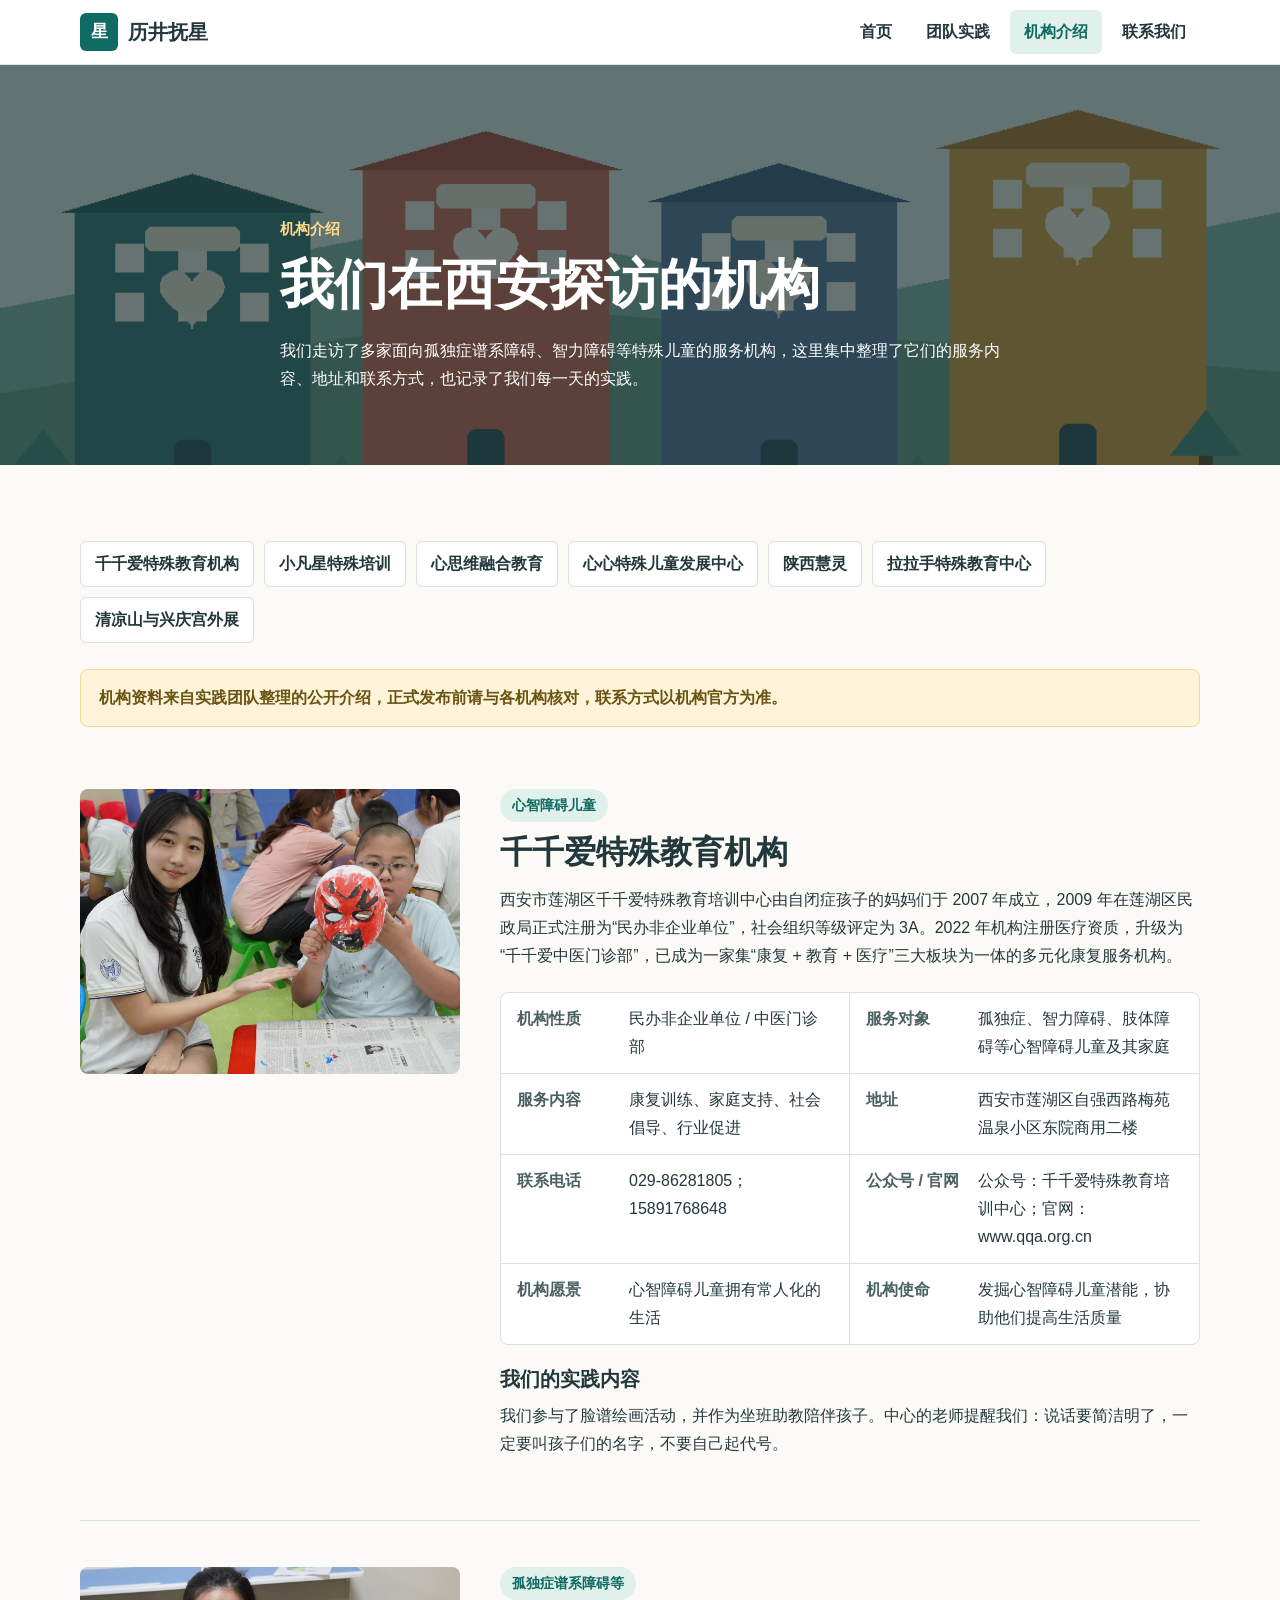
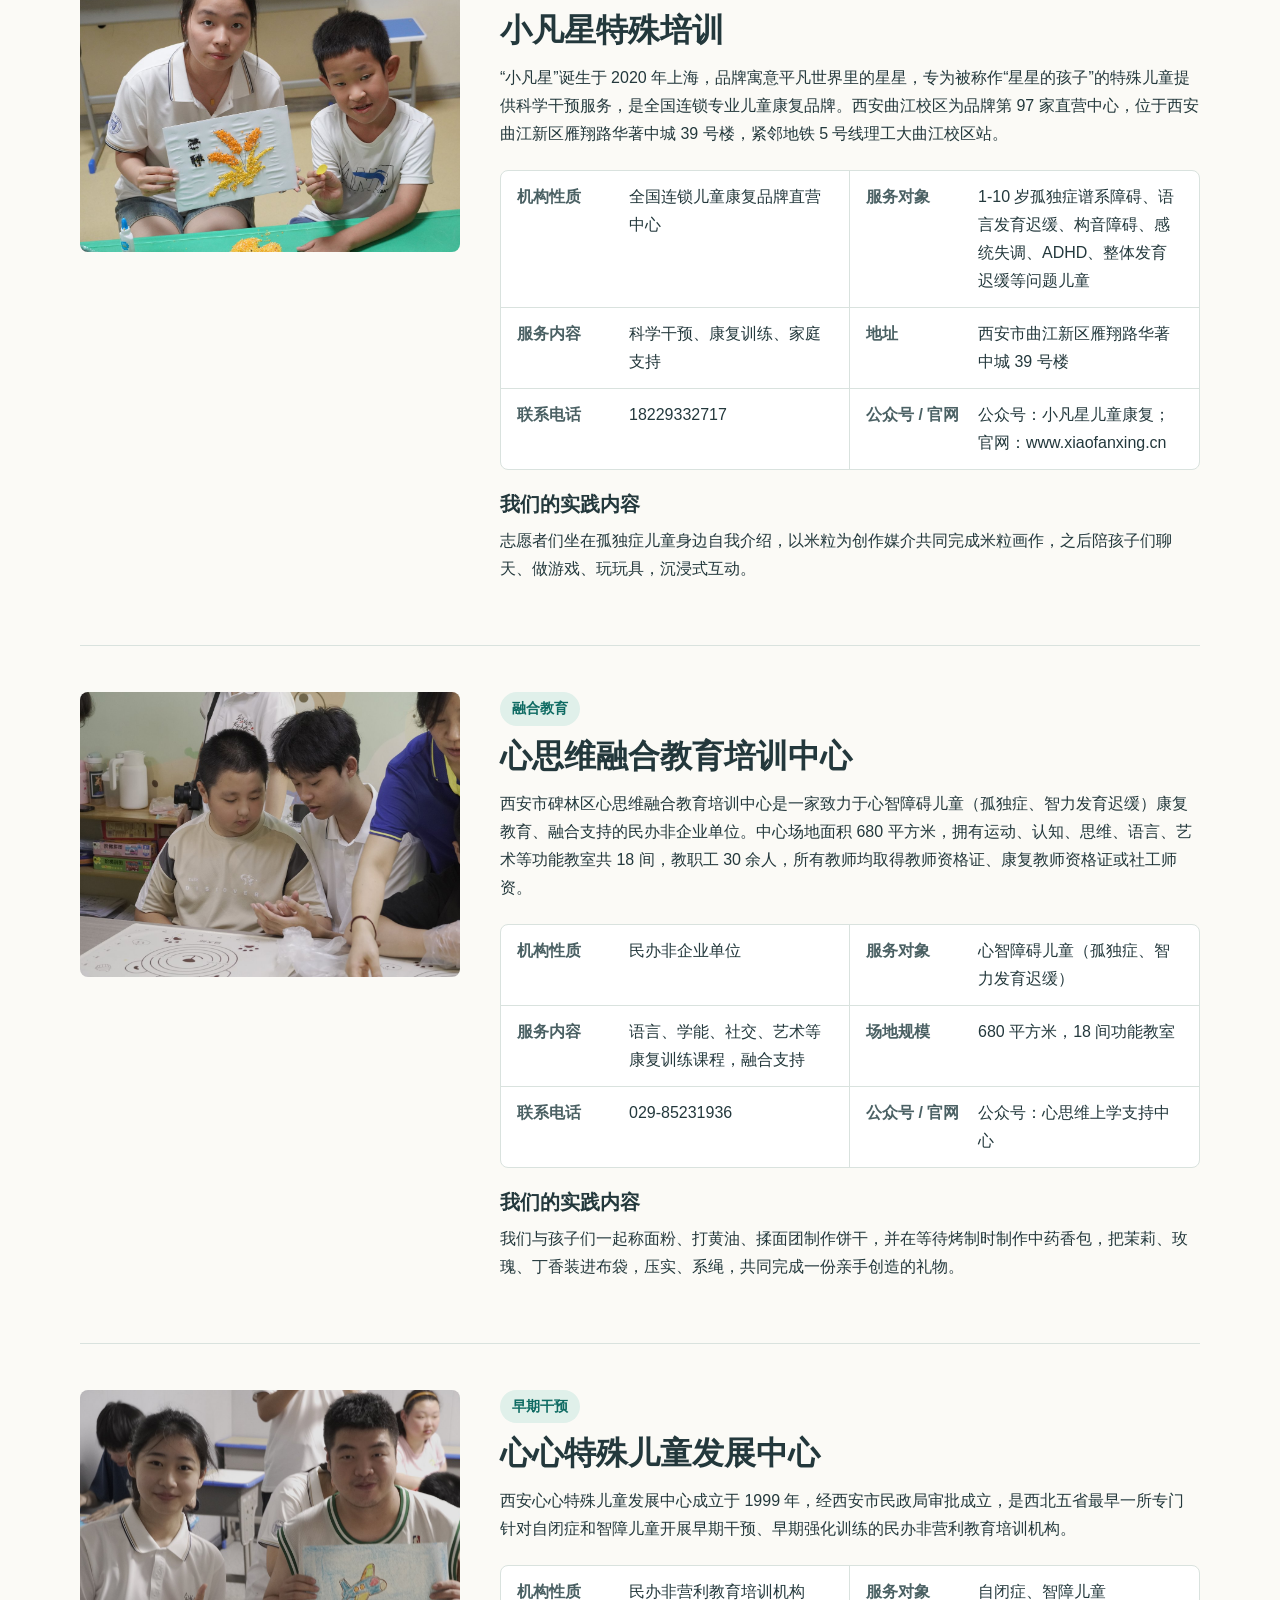
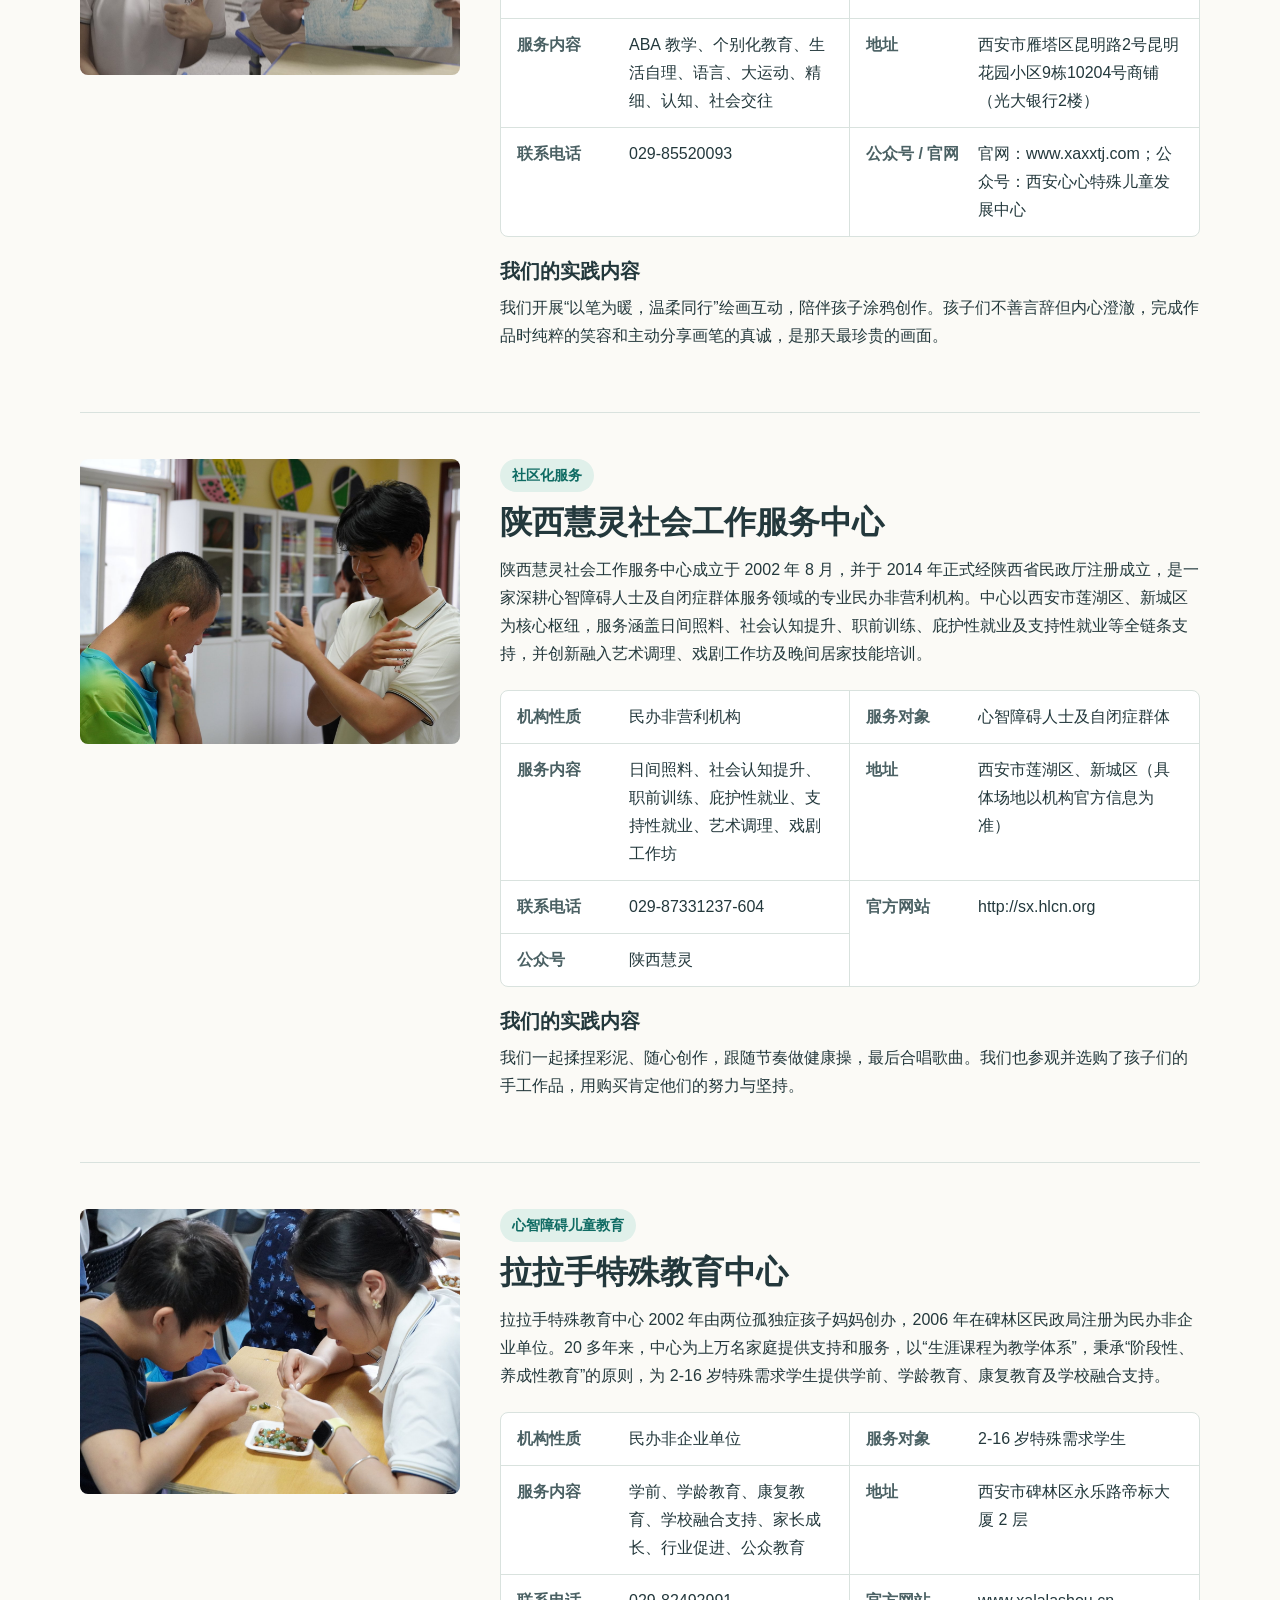
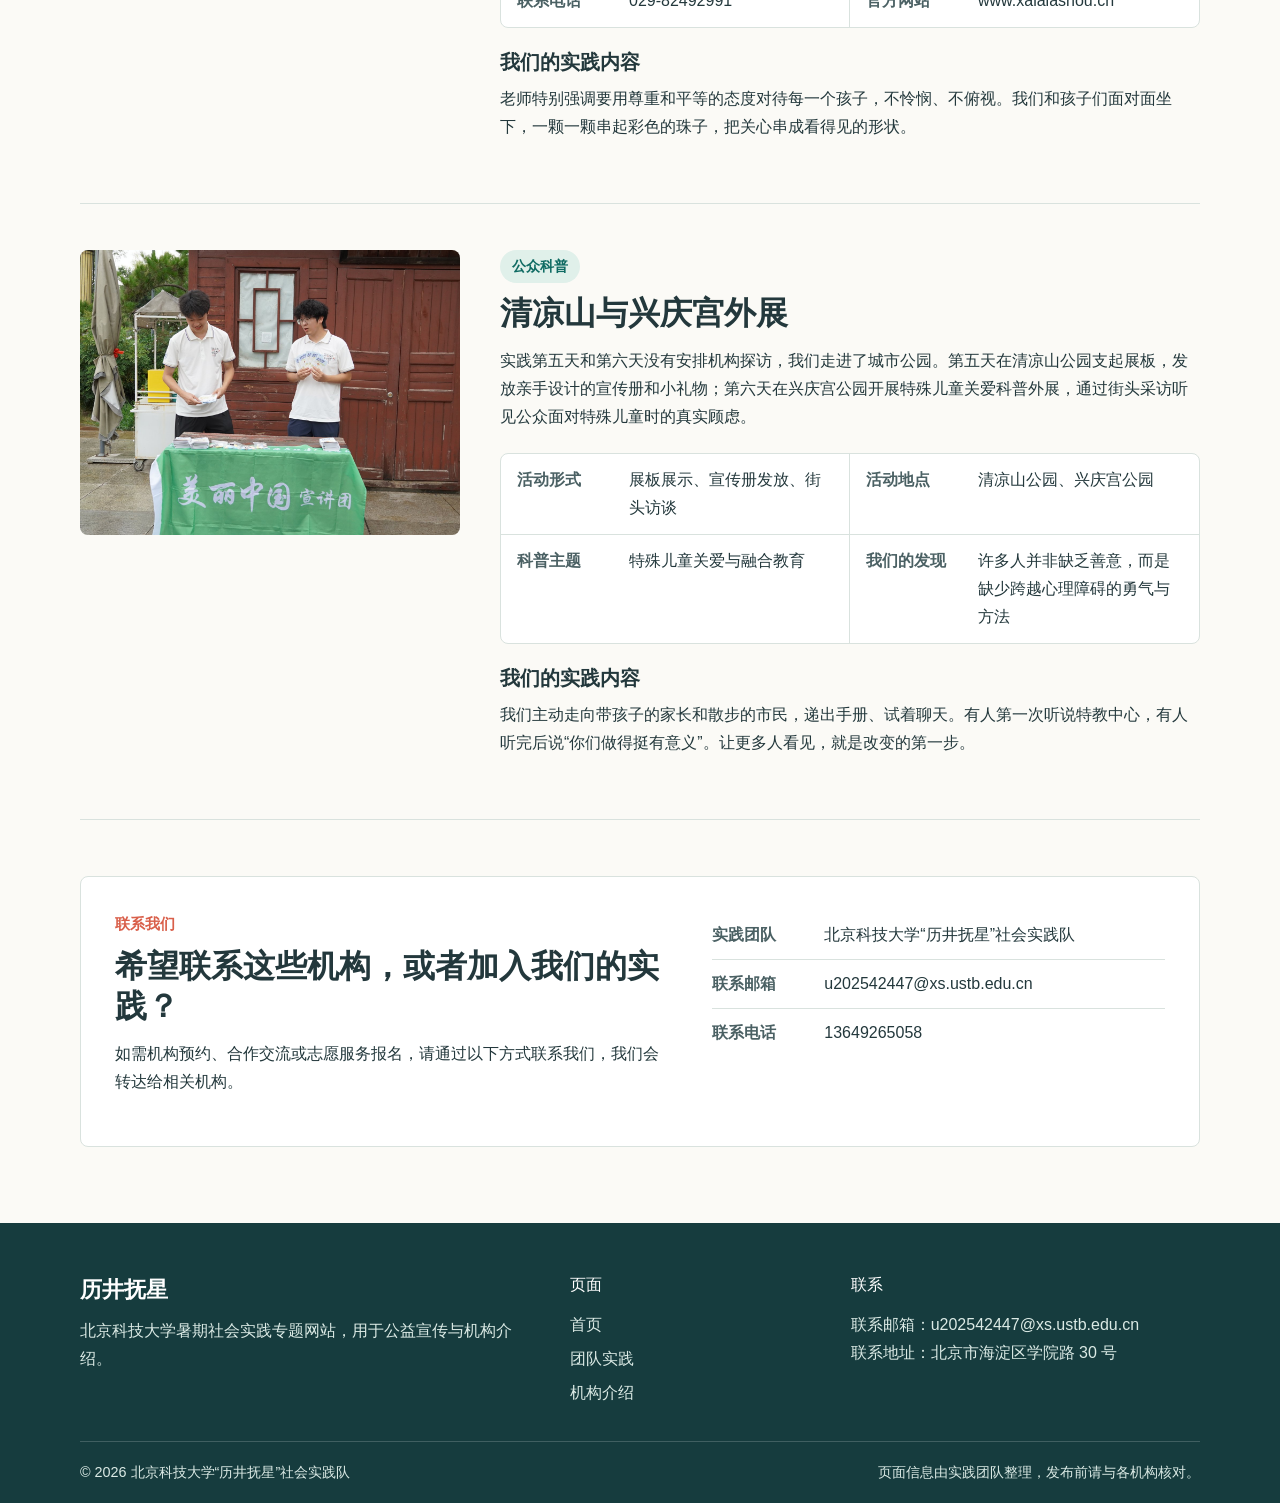
==== commit 3af17591: "上线最终版:加入真实活动照片,补全全部机构信息与联系方式" ====
--- a/institutions.html
+++ b/institutions.html
@@ -9,7 +9,7 @@
   <meta property="og:type" content="website">
   <meta property="og:locale" content="zh_CN">
   <title>机构介绍 · 历井抚星</title>
-  <link rel="stylesheet" href="assets/css/style.css">
+  <link rel="stylesheet" href="assets/css/style.css?v=20260907">
   <link rel="icon" href="assets/img/favicon.svg" type="image/svg+xml">
 </head>
 <body>
@@ -59,7 +59,7 @@
 
         <article class="institution" id="institution-1">
           <div class="institution-photo">
-            <img src="assets/img/institution-1.png" alt="千千爱特殊教育机构建筑插画">
+            <img src="assets/img/day-1.jpg" alt="千千爱特殊教育机构脸谱绘画活动现场照片">
           </div>
           <div class="institution-body">
             <p class="institution-tag">心智障碍儿童</p>
@@ -106,7 +106,7 @@
 
         <article class="institution" id="institution-2">
           <div class="institution-photo">
-            <img src="assets/img/institution-2.png" alt="小凡星特殊培训建筑插画">
+            <img src="assets/img/outside-3.jpg" alt="小凡星特殊培训谷物贴画活动现场照片">
           </div>
           <div class="institution-body">
             <p class="institution-tag">孤独症谱系障碍等</p>
@@ -145,7 +145,7 @@
 
         <article class="institution" id="institution-3">
           <div class="institution-photo">
-            <img src="assets/img/institution-3.png" alt="心思维融合教育培训中心建筑插画">
+            <img src="assets/img/outside-2.jpg" alt="心思维融合教育培训中心烘焙活动现场照片">
           </div>
           <div class="institution-body">
             <p class="institution-tag">融合教育</p>
@@ -184,7 +184,7 @@
 
         <article class="institution" id="institution-4">
           <div class="institution-photo">
-            <img src="assets/img/institution-4.png" alt="心心特殊儿童发展中心建筑插画">
+            <img src="assets/img/day-4.jpg" alt="心心特殊儿童发展中心绘画互动活动现场照片">
           </div>
           <div class="institution-body">
             <p class="institution-tag">早期干预</p>
@@ -223,7 +223,7 @@
 
         <article class="institution" id="institution-5">
           <div class="institution-photo">
-            <img src="assets/img/institution-5.png" alt="陕西慧灵社会工作服务中心建筑插画">
+            <img src="assets/img/day-7.jpg" alt="陕西慧灵社会工作服务中心健康操活动现场照片">
           </div>
           <div class="institution-body">
             <p class="institution-tag">社区化服务</p>
@@ -266,7 +266,7 @@
 
         <article class="institution" id="institution-6">
           <div class="institution-photo">
-            <img src="assets/img/institution-6.png" alt="拉拉手特殊教育中心建筑插画">
+            <img src="assets/img/day-8.jpg" alt="拉拉手特殊教育中心串珠手链活动现场照片">
           </div>
           <div class="institution-body">
             <p class="institution-tag">心智障碍儿童教育</p>
@@ -305,7 +305,7 @@
 
         <article class="institution" id="institution-7">
           <div class="institution-photo">
-            <img src="assets/img/outreach-1.png" alt="清凉山与兴庆宫外展宣传场景插画">
+            <img src="assets/img/day-5.jpg" alt="清凉山公园外展宣传活动现场照片">
           </div>
           <div class="institution-body">
             <p class="institution-tag">公众科普</p>
--- a/assets/css/style.css
+++ b/assets/css/style.css
@@ -855,3 +855,159 @@
     transition: none !important;
   }
 }
+
+.day-detail-body {
+  display: grid;
+  grid-template-columns: minmax(240px, 330px) minmax(0, 1fr);
+  gap: 24px;
+  align-items: start;
+}
+
+.day-detail-body .day-photo {
+  grid-column: 1;
+  grid-row: 1 / span 8;
+  display: block;
+  width: 100%;
+  aspect-ratio: 4 / 3;
+  object-fit: cover;
+  border-radius: 18px;
+  border: 1px solid rgba(35, 56, 60, 0.08);
+  box-shadow: 0 16px 30px rgba(35, 56, 60, 0.12);
+}
+
+.day-detail-body p {
+  grid-column: 2;
+}
+
+@media (max-width: 760px) {
+  .day-detail-body {
+    grid-template-columns: 1fr;
+    gap: 16px;
+  }
+
+  .day-detail-body .day-photo {
+    grid-column: 1;
+    grid-row: auto;
+    max-width: 360px;
+  }
+
+  .day-detail-body p {
+    grid-column: 1;
+  }
+}
+
+
+.day-detail {
+  display: grid;
+  grid-template-columns: 1fr;
+  gap: 18px;
+  padding: 26px;
+  background: var(--white);
+  border: 1px solid #d4e2dc;
+  border-radius: 12px;
+  box-shadow: 0 10px 26px rgba(35, 56, 60, 0.08);
+}
+
+.day-detail-head {
+  display: grid;
+  grid-template-columns: auto 1fr;
+  column-gap: 14px;
+  row-gap: 2px;
+  align-items: center;
+  padding-left: 16px;
+  border-left: 4px solid var(--teal);
+}
+
+.day-detail:nth-child(even) .day-detail-head {
+  border-left-color: var(--coral);
+}
+
+.day-detail-head .institution-tag {
+  grid-column: 1;
+  grid-row: 1 / span 2;
+  margin: 0;
+}
+
+.day-detail-head h3 {
+  grid-column: 2;
+  margin: 0;
+  font-size: 1.45rem;
+}
+
+.day-detail-head > p:last-child {
+  grid-column: 2;
+  margin: 0;
+  color: var(--ink-soft);
+  font-weight: 700;
+}
+
+.day-detail-body {
+  display: grid;
+  grid-template-columns: minmax(260px, 340px) minmax(0, 1fr);
+  gap: 26px;
+  align-items: start;
+}
+
+.day-detail-body .day-photo {
+  grid-column: 1;
+  grid-row: 1 / span 8;
+  width: 100%;
+  aspect-ratio: 4 / 3;
+  object-fit: cover;
+  border-radius: 18px;
+  border: 1px solid rgba(35, 56, 60, 0.08);
+  box-shadow: 0 18px 34px rgba(35, 56, 60, 0.12);
+}
+
+.day-detail-body p {
+  grid-column: 2;
+}
+
+@media (max-width: 860px) {
+  .day-detail {
+    padding: 20px;
+  }
+
+  .day-detail-head {
+    grid-template-columns: 1fr;
+    padding-left: 0;
+    border-left: 0;
+  }
+
+  .day-detail-head .institution-tag,
+  .day-detail-head h3,
+  .day-detail-head > p:last-child {
+    grid-column: 1;
+    grid-row: auto;
+  }
+
+  .day-detail-body {
+    grid-template-columns: 1fr;
+    gap: 16px;
+  }
+
+  .day-detail-body .day-photo {
+    grid-column: 1;
+    grid-row: auto;
+    max-width: 100%;
+  }
+
+  .day-detail-body p {
+    grid-column: 1;
+  }
+}
+
+.day-detail-body .day-photo {
+  grid-row: auto;
+}
+
+.day-detail-copy {
+  grid-column: 2;
+  min-width: 0;
+}
+
+@media (max-width: 860px) {
+  .day-detail-copy {
+    grid-column: 1;
+  }
+}
